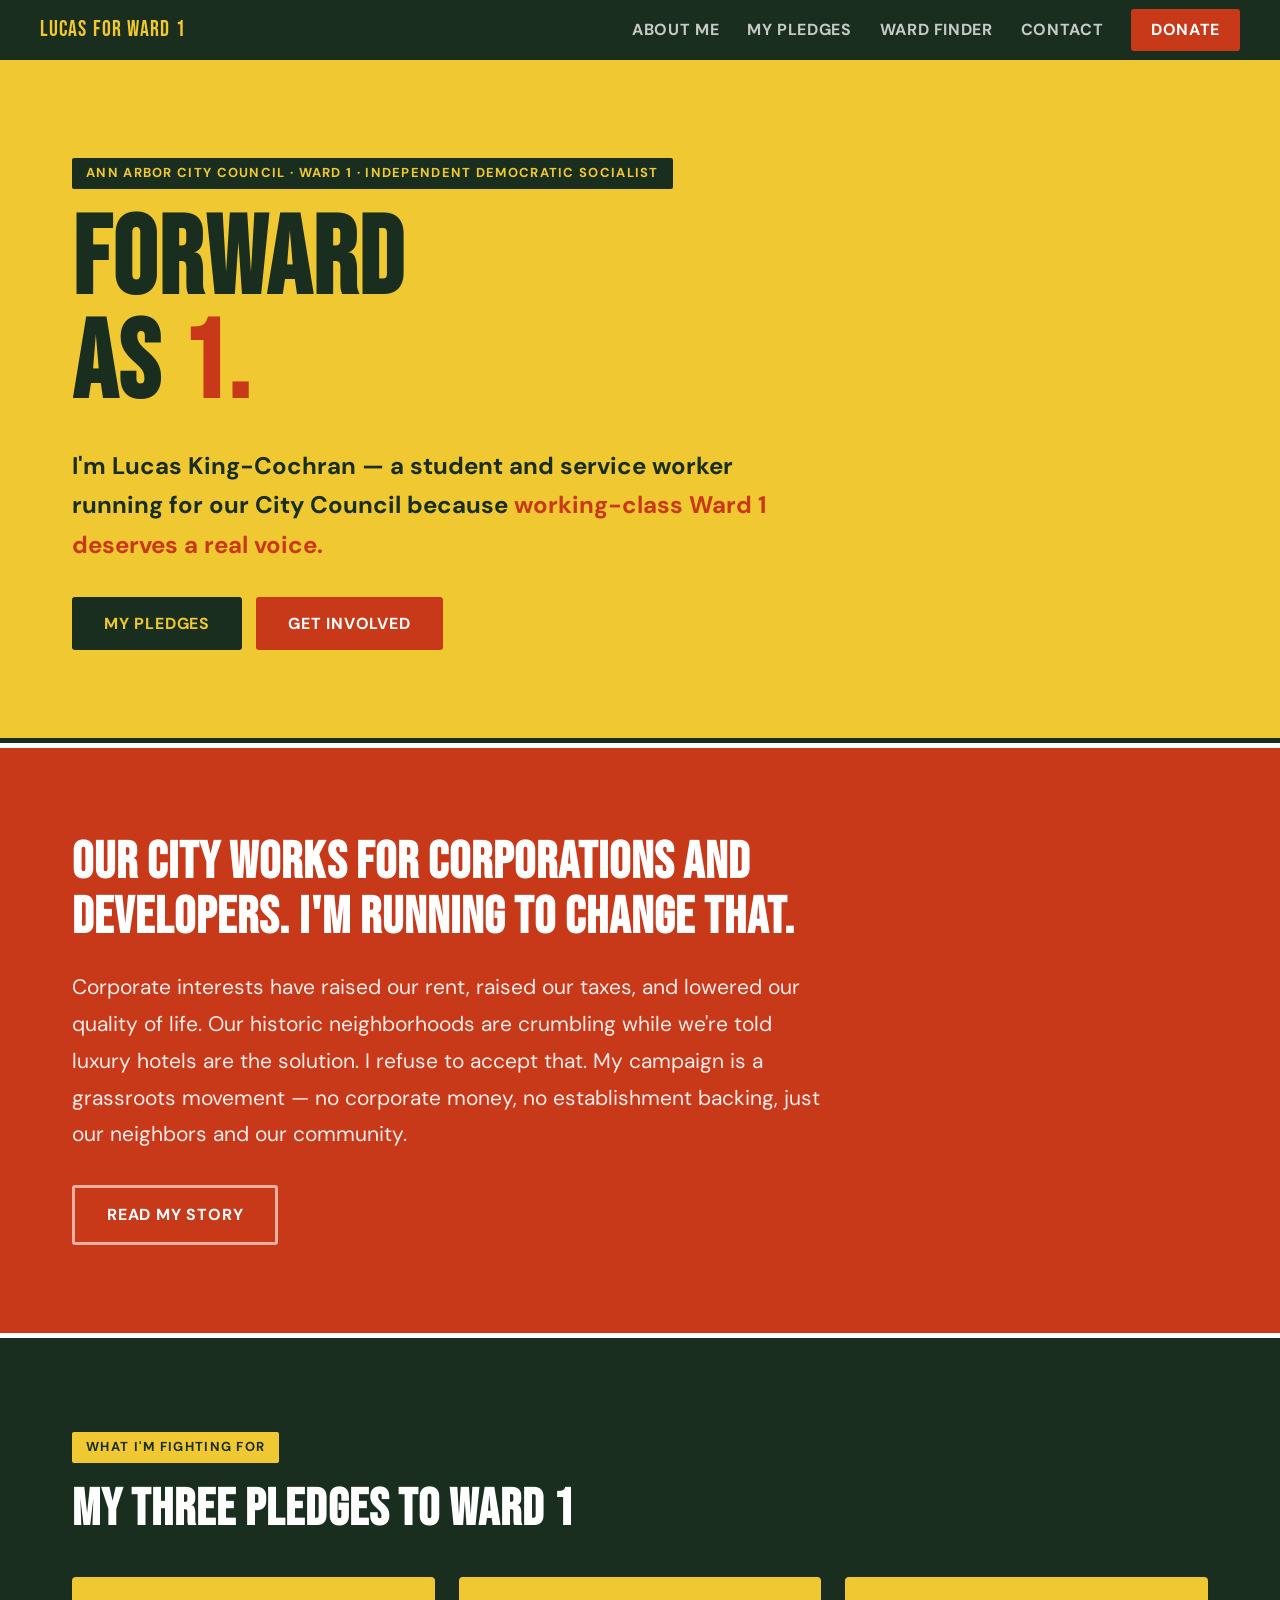
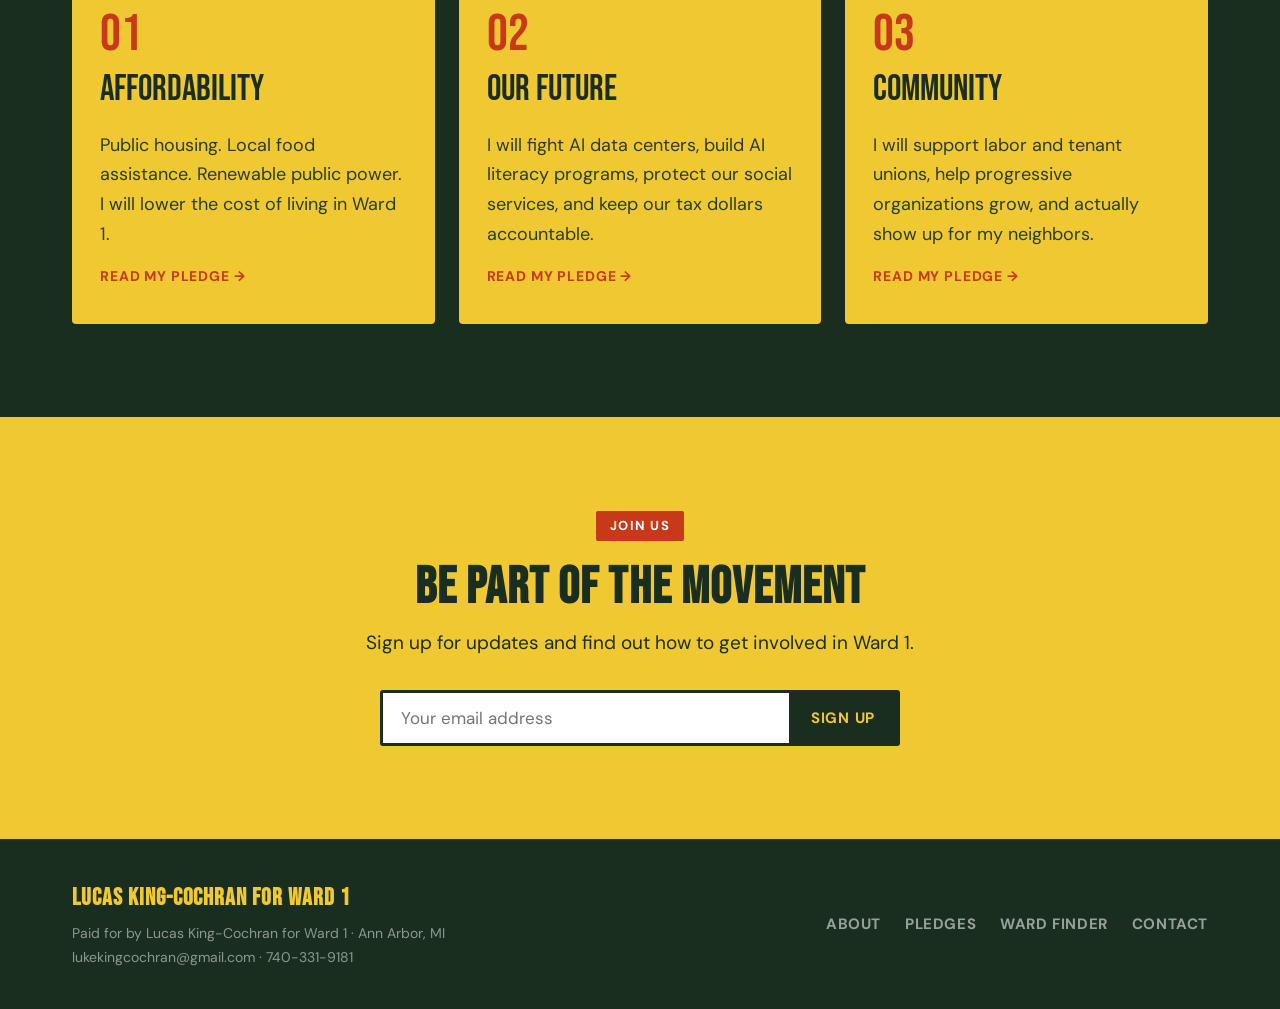
==== index.html @ a0dfccea "Add files via upload" ====
<!DOCTYPE html>
<html lang="en">
<head>
<meta charset="UTF-8">
<meta name="viewport" content="width=device-width, initial-scale=1.0">
<title>Lucas King-Cochran — Forward As 1</title>
<link rel="stylesheet" href="style.css">
</head>
<body>

<nav>
  <a href="index.html" class="nav-logo">Lucas for Ward 1</a>
  <button class="nav-toggle" onclick="document.querySelector('.nav-links').classList.toggle('open')" aria-label="Menu">
    <span></span><span></span><span></span>
  </button>
  <div class="nav-links">
    <a href="about.html">About Me</a>
    <a href="issues.html">My Pledges</a>
    <a href="ward-finder.html">Ward Finder</a>
    <a href="contact.html">Contact</a>
    <a href="contact.html#donate" class="nav-donate">Donate</a>
  </div>
</nav>

<!-- HERO -->
<div class="block block-yellow ruled-bottom">
  <div class="pill green">Ann Arbor City Council · Ward 1 · Independent Democratic Socialist</div>
  <h1 class="big">Forward<br>As <em>1.</em></h1>
  <p class="lead" style="margin-top:28px">I'm Lucas King-Cochran — a student and service worker running for our City Council because <em style="font-style:normal;color:var(--R)">working-class Ward 1 deserves a real voice.</em></p>
  <div class="btns">
    <a href="issues.html" class="btn btn-g">My Pledges</a>
    <a href="contact.html" class="btn btn-r">Get Involved</a>
  </div>
</div>

<!-- STATEMENT -->
<div class="block block-red ruled">
  <h2 class="med" style="color:#fff;max-width:820px;margin-bottom:24px">Our city works for corporations and developers. I'm running to change that.</h2>
  <p class="body-text" style="color:rgba(255,255,255,0.9)">Corporate interests have raised our rent, raised our taxes, and lowered our quality of life. Our historic neighborhoods are crumbling while we're told luxury hotels are the solution. I refuse to accept that. My campaign is a grassroots movement — no corporate money, no establishment backing, just our neighbors and our community.</p>
  <div class="btns">
    <a href="about.html" class="btn btn-outline-w">Read my story</a>
  </div>
</div>

<!-- THREE PLEDGES SUMMARY -->
<div class="block block-green ruled">
  <div class="pill yellow">What I'm fighting for</div>
  <h2 class="med" style="color:#fff;margin-bottom:40px">My three pledges to Ward 1</h2>
  <div style="display:grid;grid-template-columns:repeat(auto-fit,minmax(260px,1fr));gap:24px">
    <div style="background:var(--Y);border-radius:4px;padding:32px 28px">
      <div style="font-family:'Bebas Neue',sans-serif;font-size:52px;color:var(--R);line-height:1">01</div>
      <div style="font-family:'Bebas Neue',sans-serif;font-size:36px;color:var(--G);margin-bottom:12px">Affordability</div>
      <p style="font-size:18px;line-height:1.65;color:#2a3d2e">Public housing. Local food assistance. Renewable public power. I will lower the cost of living in Ward 1.</p>
      <a href="issues.html#affordability" style="display:inline-block;margin-top:16px;font-size:14px;font-weight:700;color:var(--R);text-transform:uppercase;letter-spacing:0.06em;text-decoration:none">Read my pledge →</a>
    </div>
    <div style="background:var(--Y);border-radius:4px;padding:32px 28px">
      <div style="font-family:'Bebas Neue',sans-serif;font-size:52px;color:var(--R);line-height:1">02</div>
      <div style="font-family:'Bebas Neue',sans-serif;font-size:36px;color:var(--G);margin-bottom:12px">Our Future</div>
      <p style="font-size:18px;line-height:1.65;color:#2a3d2e">I will fight AI data centers, build AI literacy programs, protect our social services, and keep our tax dollars accountable.</p>
      <a href="issues.html#future" style="display:inline-block;margin-top:16px;font-size:14px;font-weight:700;color:var(--R);text-transform:uppercase;letter-spacing:0.06em;text-decoration:none">Read my pledge →</a>
    </div>
    <div style="background:var(--Y);border-radius:4px;padding:32px 28px">
      <div style="font-family:'Bebas Neue',sans-serif;font-size:52px;color:var(--R);line-height:1">03</div>
      <div style="font-family:'Bebas Neue',sans-serif;font-size:36px;color:var(--G);margin-bottom:12px">Community</div>
      <p style="font-size:18px;line-height:1.65;color:#2a3d2e">I will support labor and tenant unions, help progressive organizations grow, and actually show up for my neighbors.</p>
      <a href="issues.html#community" style="display:inline-block;margin-top:16px;font-size:14px;font-weight:700;color:var(--R);text-transform:uppercase;letter-spacing:0.06em;text-decoration:none">Read my pledge →</a>
    </div>
  </div>
</div>

<!-- SIGNUP -->
<div class="block block-yellow ruled" style="text-align:center">
  <div class="pill">Join us</div>
  <h2 class="med" style="margin-bottom:12px">Be part of the movement</h2>
  <p style="font-size:19px;margin-bottom:32px;color:var(--G)">Sign up for updates and find out how to get involved in Ward 1.</p>
  <form class="signup-row" style="margin:0 auto" action="https://formspree.io/f/YOUR_FORM_ID" method="POST">
    <input type="email" name="email" placeholder="Your email address" required>
    <button type="submit">Sign Up</button>
  </form>
</div>

<footer>
  <div>
    <strong>Lucas King-Cochran for Ward 1</strong>
    <p>Paid for by Lucas King-Cochran for Ward 1 · Ann Arbor, MI<br>
    <a href="mailto:lukekingcochran@gmail.com">lukekingcochran@gmail.com</a> · <a href="tel:7403319181">740-331-9181</a></p>
  </div>
  <div class="foot-links">
    <a href="about.html">About</a>
    <a href="issues.html">Pledges</a>
    <a href="ward-finder.html">Ward Finder</a>
    <a href="contact.html">Contact</a>
  </div>
</footer>

</body>
</html>
---- style.css ----
@import url('https://fonts.googleapis.com/css2?family=Bebas+Neue&family=DM+Sans:wght@400;700&display=swap');

*,*::before,*::after{box-sizing:border-box;margin:0;padding:0}

:root{
  --G:#1a2e1f;
  --R:#c8391a;
  --Y:#f0c832;
  --W:#ffffff;
  --BIG:clamp(56px,10vw,110px);
  --MED:clamp(32px,5vw,52px);
  --body:clamp(18px,2.5vw,22px);
}

html{scroll-behavior:smooth}
body{font-family:'DM Sans',sans-serif;background:var(--Y);color:var(--G);font-size:var(--body);line-height:1.6;overflow-x:hidden}

/* PAGE TRANSITION */
body{animation:fadeIn 0.35s ease}
@keyframes fadeIn{from{opacity:0;transform:translateY(10px)}to{opacity:1;transform:translateY(0)}}

/* NAV */
nav{background:var(--G);display:flex;align-items:center;justify-content:space-between;padding:0 40px;height:64px;position:sticky;top:0;z-index:100;border-bottom:4px solid var(--Y)}
.nav-logo{color:var(--Y);font-family:'Bebas Neue',sans-serif;font-size:22px;letter-spacing:0.05em;text-decoration:none}
.nav-links{display:flex;align-items:center;gap:28px}
.nav-links a{color:rgba(255,255,255,0.75);font-size:16px;font-weight:700;text-decoration:none;text-transform:uppercase;letter-spacing:0.04em;transition:color 0.15s}
.nav-links a:hover,.nav-links a.active{color:var(--Y)}
.nav-donate{background:var(--R)!important;color:#fff!important;padding:8px 20px;border-radius:3px}
.nav-donate:hover{opacity:0.88}
.nav-icon svg{display:block}
.nav-toggle{display:none;background:none;border:none;cursor:pointer;padding:4px}
.nav-toggle span{display:block;width:26px;height:3px;background:#fff;margin:5px 0;border-radius:2px}

/* SHARED SECTION STYLES */
.block{padding:clamp(48px,8vw,88px) clamp(24px,6vw,72px)}
.block-green{background:var(--G);color:#fff}
.block-red{background:var(--R);color:#fff}
.block-white{background:var(--W);color:var(--G)}
.block-yellow{background:var(--Y);color:var(--G)}

.ruled{border-top:5px solid currentColor}
.ruled-bottom{border-bottom:5px solid var(--G)}

/* BIG HEADLINE */
.big{font-family:'Bebas Neue',sans-serif;font-size:var(--BIG);line-height:0.95;letter-spacing:0.02em}
.big em{color:var(--R);font-style:normal}
.big.on-dark em{color:var(--Y)}
.med{font-family:'Bebas Neue',sans-serif;font-size:var(--MED);line-height:1.05;letter-spacing:0.02em}

/* LABEL PILL */
.pill{display:inline-block;background:var(--R);color:#fff;font-size:13px;font-weight:700;letter-spacing:0.1em;text-transform:uppercase;padding:5px 14px;border-radius:2px;margin-bottom:20px}
.pill.green{background:var(--G);color:var(--Y)}
.pill.yellow{background:var(--Y);color:var(--G)}

/* LEAD TEXT */
.lead{font-size:clamp(18px,2.5vw,24px);line-height:1.65;max-width:720px;font-weight:700}
.body-text{font-size:clamp(17px,2vw,21px);line-height:1.75;max-width:760px}
.body-text+.body-text{margin-top:20px}

/* BUTTONS */
.btn{display:inline-block;font-size:16px;font-weight:700;padding:14px 32px;border-radius:3px;text-decoration:none;text-transform:uppercase;letter-spacing:0.05em;transition:0.15s;border:none;font-family:'DM Sans',sans-serif;cursor:pointer}
.btn-y{background:var(--Y);color:var(--G)}
.btn-y:hover{background:#e0b820}
.btn-r{background:var(--R);color:#fff}
.btn-r:hover{background:#a82e15}
.btn-g{background:var(--G);color:var(--Y)}
.btn-g:hover{background:#0e1c12}
.btn-outline-w{background:transparent;color:#fff;border:3px solid rgba(255,255,255,0.6)}
.btn-outline-w:hover{background:rgba(255,255,255,0.12)}
.btn-outline-g{background:transparent;color:var(--G);border:3px solid var(--G)}
.btn-outline-g:hover{background:var(--G);color:var(--Y)}
.btns{display:flex;gap:14px;flex-wrap:wrap;margin-top:32px}

/* DIVIDER LINE */
.divline{border:none;border-top:4px solid currentColor;margin:0}

/* ISSUE BLOCKS */
.issue-block{padding:clamp(40px,6vw,72px) clamp(24px,6vw,72px);border-bottom:5px solid var(--G)}
.issue-block:last-child{border-bottom:none}
.issue-num{font-family:'Bebas Neue',sans-serif;font-size:80px;line-height:1;color:rgba(0,0,0,0.08);margin-bottom:-16px}
.issue-title{font-family:'Bebas Neue',sans-serif;font-size:clamp(40px,6vw,72px);line-height:1;margin-bottom:20px}
.issue-sub{display:flex;flex-direction:column;gap:24px}
.pledge{border-left:5px solid var(--R);padding:16px 24px;background:rgba(200,57,26,0.07);border-radius:0 4px 4px 0}
.pledge strong{display:block;font-size:15px;font-weight:700;letter-spacing:0.08em;text-transform:uppercase;color:var(--R);margin-bottom:6px}
.pledge p{font-size:clamp(17px,2vw,20px);line-height:1.65;color:var(--G)}
.pledge.on-dark{background:rgba(255,255,255,0.1);border-left-color:var(--Y)}
.pledge.on-dark strong{color:var(--Y)}
.pledge.on-dark p{color:rgba(255,255,255,0.9)}

/* CONTACT */
.contact-grid{display:grid;grid-template-columns:1fr 1fr;gap:clamp(32px,6vw,80px);align-items:start}
.form-group{display:flex;flex-direction:column;gap:8px;margin-bottom:16px}
.form-group label{font-size:15px;font-weight:700;color:var(--G);text-transform:uppercase;letter-spacing:0.06em}
.form-group input,.form-group textarea{padding:13px 16px;border:3px solid var(--G);border-radius:3px;font-size:17px;font-family:'DM Sans',sans-serif;color:var(--G);background:#fff;outline:none;transition:border-color 0.15s}
.form-group input:focus,.form-group textarea:focus{border-color:var(--R)}
.form-group textarea{resize:vertical;min-height:150px}
.form-row{display:grid;grid-template-columns:1fr 1fr;gap:16px}
.form-check{display:flex;align-items:center;gap:12px;font-size:17px;color:#333}
.form-check input{width:20px;height:20px;accent-color:var(--G)}
.contact-info{display:flex;flex-direction:column;gap:24px}
.contact-card{background:var(--G);color:#fff;padding:28px 32px;border-radius:4px}
.contact-card h3{font-family:'Bebas Neue',sans-serif;font-size:32px;color:var(--Y);margin-bottom:8px;letter-spacing:0.04em}
.contact-card a{font-size:20px;font-weight:700;color:#fff;text-decoration:none;display:block}
.contact-card a:hover{color:var(--Y)}
.contact-card p{font-size:16px;color:rgba(255,255,255,0.65);margin-top:8px;line-height:1.6}
.contact-card.red-card{background:var(--R)}
.contact-card.red-card h3{color:#fff}

/* WARD FINDER */
.map-wrap{border:5px solid var(--G);border-radius:6px;overflow:hidden;margin-top:40px}
.map-wrap iframe{display:block;width:100%;height:680px;border:none}

/* PHOTO BOX */
.photo-box{background:var(--G);border:4px dashed rgba(255,255,255,0.2);border-radius:6px;padding:60px 32px;display:flex;flex-direction:column;align-items:center;gap:16px;text-align:center;margin-bottom:40px}
.photo-box svg{width:64px;height:64px;fill:rgba(255,255,255,0.25)}
.photo-box p{font-size:14px;color:rgba(255,255,255,0.35);text-transform:uppercase;letter-spacing:0.1em}

/* SIGNUP */
.signup-row{display:flex;max-width:520px;border:3px solid var(--G);border-radius:3px;overflow:hidden}
.signup-row input{flex:1;padding:14px 18px;font-size:17px;font-family:'DM Sans',sans-serif;border:none;outline:none;background:#fff;color:var(--G)}
.signup-row button{background:var(--G);color:var(--Y);font-size:15px;font-weight:700;padding:14px 22px;border:none;font-family:'DM Sans',sans-serif;text-transform:uppercase;letter-spacing:0.05em;cursor:pointer;white-space:nowrap}
.signup-row button:hover{background:#0e1c12}

/* FOOTER */
footer{background:var(--G);border-top:5px solid var(--Y);padding:40px clamp(24px,6vw,72px);display:flex;align-items:center;justify-content:space-between;gap:24px;flex-wrap:wrap}
footer strong{display:block;color:var(--Y);font-family:'Bebas Neue',sans-serif;font-size:24px;letter-spacing:0.04em;margin-bottom:4px}
footer p,footer a{color:rgba(255,255,255,0.5);font-size:14px;text-decoration:none;line-height:1.7}
.foot-links{display:flex;gap:24px;flex-wrap:wrap}
.foot-links a{color:rgba(255,255,255,0.55);font-size:15px;font-weight:700;text-decoration:none;text-transform:uppercase;letter-spacing:0.04em}
.foot-links a:hover{color:var(--Y)}

/* RESPONSIVE */
@media(max-width:840px){
  nav{padding:0 20px}
  .nav-links{display:none;flex-direction:column;position:absolute;top:64px;left:0;right:0;background:var(--G);padding:20px;gap:16px;border-bottom:4px solid var(--Y);z-index:99}
  .nav-links.open{display:flex}
  .nav-toggle{display:block}
  .contact-grid,.form-row{grid-template-columns:1fr}
  footer{flex-direction:column;align-items:flex-start}
  .issue-num{font-size:56px}
}
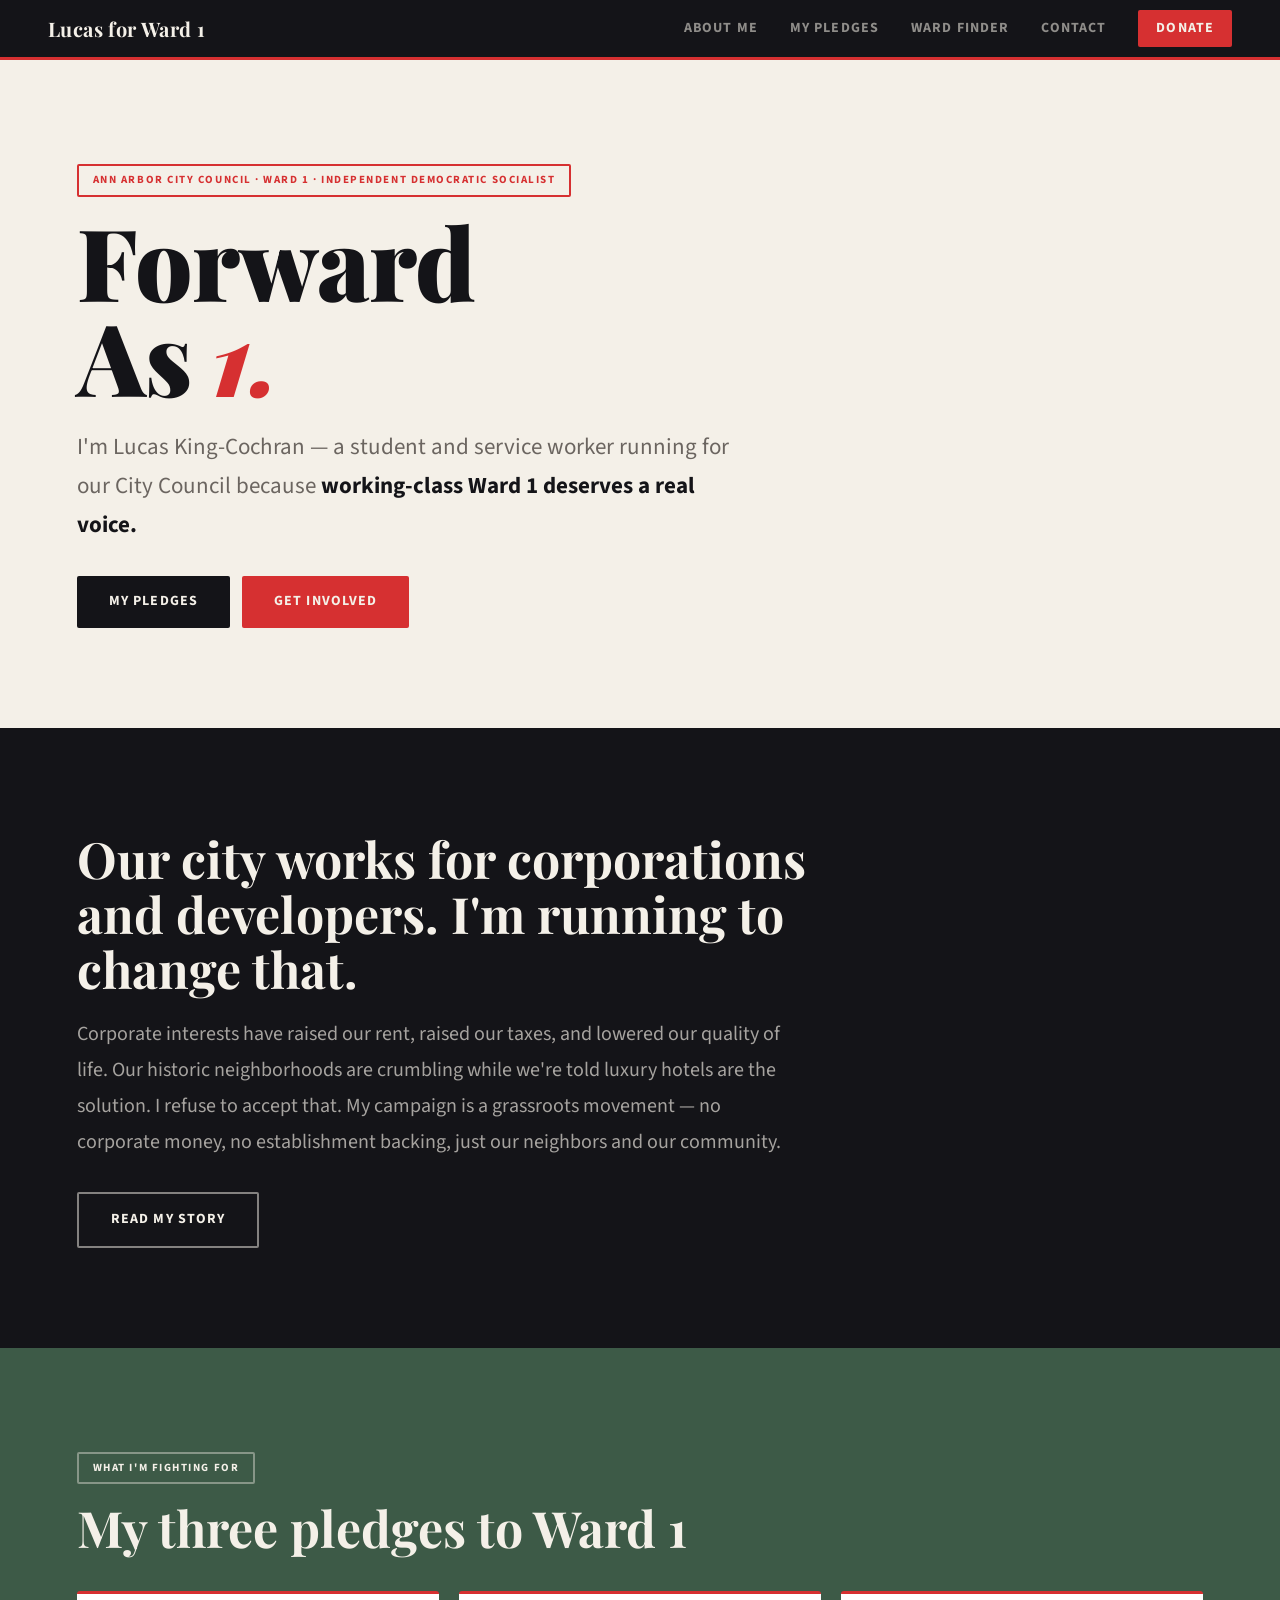
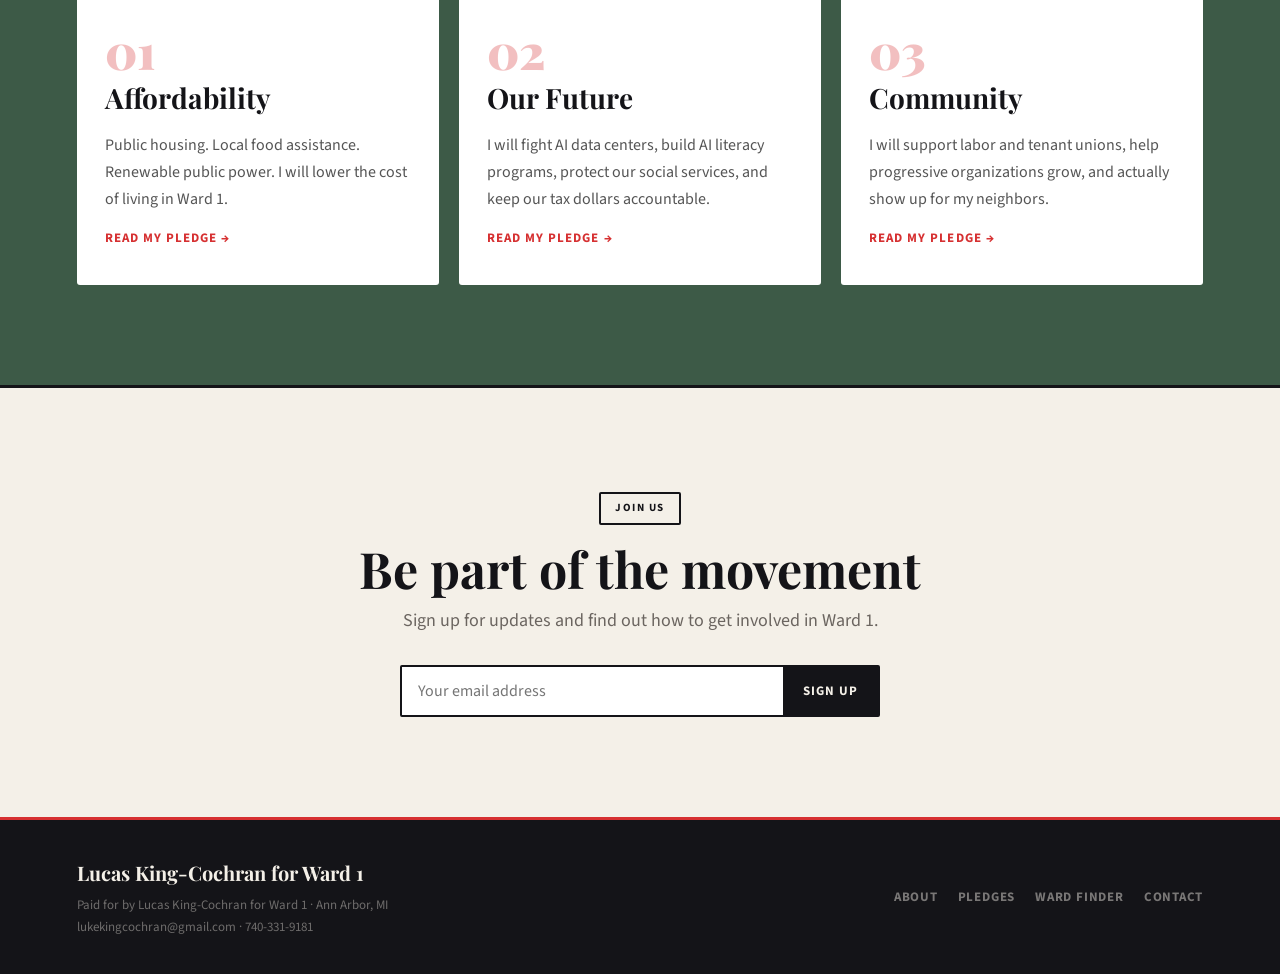
==== commit 5cd36ccb: "Add files via upload" ====
--- a/index.html
+++ b/index.html
@@ -23,56 +23,56 @@
 </nav>
 
 <!-- HERO -->
-<div class="block block-yellow ruled-bottom">
-  <div class="pill green">Ann Arbor City Council · Ward 1 · Independent Democratic Socialist</div>
+<div class="block block-cream ruled-bottom">
+  <div class="pill red">Ann Arbor City Council · Ward 1 · Independent Democratic Socialist</div>
   <h1 class="big">Forward<br>As <em>1.</em></h1>
-  <p class="lead" style="margin-top:28px">I'm Lucas King-Cochran — a student and service worker running for our City Council because <em style="font-style:normal;color:var(--R)">working-class Ward 1 deserves a real voice.</em></p>
+  <p class="lead" style="margin-top:24px">I'm Lucas King-Cochran — a student and service worker running for our City Council because <strong style="color:var(--ink)">working-class Ward 1 deserves a real voice.</strong></p>
   <div class="btns">
-    <a href="issues.html" class="btn btn-g">My Pledges</a>
-    <a href="contact.html" class="btn btn-r">Get Involved</a>
+    <a href="issues.html" class="btn btn-ink">My Pledges</a>
+    <a href="contact.html" class="btn btn-red">Get Involved</a>
   </div>
 </div>
 
 <!-- STATEMENT -->
-<div class="block block-red ruled">
-  <h2 class="med" style="color:#fff;max-width:820px;margin-bottom:24px">Our city works for corporations and developers. I'm running to change that.</h2>
-  <p class="body-text" style="color:rgba(255,255,255,0.9)">Corporate interests have raised our rent, raised our taxes, and lowered our quality of life. Our historic neighborhoods are crumbling while we're told luxury hotels are the solution. I refuse to accept that. My campaign is a grassroots movement — no corporate money, no establishment backing, just our neighbors and our community.</p>
+<div class="block block-ink">
+  <h2 class="med" style="color:var(--cream);max-width:780px;margin-bottom:20px">Our city works for corporations and developers. I'm running to change that.</h2>
+  <p style="font-size:clamp(17px,1.8vw,20px);line-height:1.8;max-width:720px;color:rgba(244,240,232,.65)">Corporate interests have raised our rent, raised our taxes, and lowered our quality of life. Our historic neighborhoods are crumbling while we're told luxury hotels are the solution. I refuse to accept that. My campaign is a grassroots movement — no corporate money, no establishment backing, just our neighbors and our community.</p>
   <div class="btns">
-    <a href="about.html" class="btn btn-outline-w">Read my story</a>
+    <a href="about.html" class="btn btn-outline-light">Read my story</a>
   </div>
 </div>
 
-<!-- THREE PLEDGES SUMMARY -->
-<div class="block block-green ruled">
-  <div class="pill yellow">What I'm fighting for</div>
-  <h2 class="med" style="color:#fff;margin-bottom:40px">My three pledges to Ward 1</h2>
-  <div style="display:grid;grid-template-columns:repeat(auto-fit,minmax(260px,1fr));gap:24px">
-    <div style="background:var(--Y);border-radius:4px;padding:32px 28px">
-      <div style="font-family:'Bebas Neue',sans-serif;font-size:52px;color:var(--R);line-height:1">01</div>
-      <div style="font-family:'Bebas Neue',sans-serif;font-size:36px;color:var(--G);margin-bottom:12px">Affordability</div>
-      <p style="font-size:18px;line-height:1.65;color:#2a3d2e">Public housing. Local food assistance. Renewable public power. I will lower the cost of living in Ward 1.</p>
-      <a href="issues.html#affordability" style="display:inline-block;margin-top:16px;font-size:14px;font-weight:700;color:var(--R);text-transform:uppercase;letter-spacing:0.06em;text-decoration:none">Read my pledge →</a>
+<!-- THREE PLEDGES -->
+<div class="block block-sage">
+  <div class="pill cream">What I'm fighting for</div>
+  <h2 class="med" style="color:var(--cream);margin-bottom:36px">My three pledges to Ward 1</h2>
+  <div class="pledge-cards">
+    <div class="pledge-card">
+      <div class="num">01</div>
+      <div class="card-title">Affordability</div>
+      <p>Public housing. Local food assistance. Renewable public power. I will lower the cost of living in Ward 1.</p>
+      <a href="issues.html#affordability">Read my pledge →</a>
     </div>
-    <div style="background:var(--Y);border-radius:4px;padding:32px 28px">
-      <div style="font-family:'Bebas Neue',sans-serif;font-size:52px;color:var(--R);line-height:1">02</div>
-      <div style="font-family:'Bebas Neue',sans-serif;font-size:36px;color:var(--G);margin-bottom:12px">Our Future</div>
-      <p style="font-size:18px;line-height:1.65;color:#2a3d2e">I will fight AI data centers, build AI literacy programs, protect our social services, and keep our tax dollars accountable.</p>
-      <a href="issues.html#future" style="display:inline-block;margin-top:16px;font-size:14px;font-weight:700;color:var(--R);text-transform:uppercase;letter-spacing:0.06em;text-decoration:none">Read my pledge →</a>
+    <div class="pledge-card">
+      <div class="num">02</div>
+      <div class="card-title">Our Future</div>
+      <p>I will fight AI data centers, build AI literacy programs, protect our social services, and keep our tax dollars accountable.</p>
+      <a href="issues.html#future">Read my pledge →</a>
     </div>
-    <div style="background:var(--Y);border-radius:4px;padding:32px 28px">
-      <div style="font-family:'Bebas Neue',sans-serif;font-size:52px;color:var(--R);line-height:1">03</div>
-      <div style="font-family:'Bebas Neue',sans-serif;font-size:36px;color:var(--G);margin-bottom:12px">Community</div>
-      <p style="font-size:18px;line-height:1.65;color:#2a3d2e">I will support labor and tenant unions, help progressive organizations grow, and actually show up for my neighbors.</p>
-      <a href="issues.html#community" style="display:inline-block;margin-top:16px;font-size:14px;font-weight:700;color:var(--R);text-transform:uppercase;letter-spacing:0.06em;text-decoration:none">Read my pledge →</a>
+    <div class="pledge-card">
+      <div class="num">03</div>
+      <div class="card-title">Community</div>
+      <p>I will support labor and tenant unions, help progressive organizations grow, and actually show up for my neighbors.</p>
+      <a href="issues.html#community">Read my pledge →</a>
     </div>
   </div>
 </div>
 
 <!-- SIGNUP -->
-<div class="block block-yellow ruled" style="text-align:center">
-  <div class="pill">Join us</div>
-  <h2 class="med" style="margin-bottom:12px">Be part of the movement</h2>
-  <p style="font-size:19px;margin-bottom:32px;color:var(--G)">Sign up for updates and find out how to get involved in Ward 1.</p>
+<div class="block block-cream ruled" style="text-align:center">
+  <div class="pill ink">Join us</div>
+  <h2 class="med" style="margin-bottom:10px">Be part of the movement</h2>
+  <p style="font-size:18px;margin-bottom:28px;color:var(--warm-gray)">Sign up for updates and find out how to get involved in Ward 1.</p>
   <form class="signup-row" style="margin:0 auto" action="https://formspree.io/f/YOUR_FORM_ID" method="POST">
     <input type="email" name="email" placeholder="Your email address" required>
     <button type="submit">Sign Up</button>
--- a/style.css
+++ b/style.css
@@ -1,141 +1,151 @@
-@import url('https://fonts.googleapis.com/css2?family=Bebas+Neue&family=DM+Sans:wght@400;700&display=swap');
+@import url('https://fonts.googleapis.com/css2?family=Playfair+Display:ital,wght@0,400;0,700;0,900;1,400;1,700&family=Source+Sans+3:wght@400;600;700&display=swap');
 
 *,*::before,*::after{box-sizing:border-box;margin:0;padding:0}
 
 :root{
-  --G:#1a2e1f;
-  --R:#c8391a;
-  --Y:#f0c832;
-  --W:#ffffff;
-  --BIG:clamp(56px,10vw,110px);
-  --MED:clamp(32px,5vw,52px);
-  --body:clamp(18px,2.5vw,22px);
+  --ink:#141418;
+  --cream:#f4f0e8;
+  --red:#d63031;
+  --red-dark:#b52526;
+  --sage:#3d5a47;
+  --sage-light:#4a6b55;
+  --warm-gray:#6b6560;
+  --light-gray:#e8e4de;
+  --BIG:clamp(52px,9vw,100px);
+  --MED:clamp(30px,5vw,50px);
+  --body:clamp(17px,2vw,20px);
 }
 
 html{scroll-behavior:smooth}
-body{font-family:'DM Sans',sans-serif;background:var(--Y);color:var(--G);font-size:var(--body);line-height:1.6;overflow-x:hidden}
+body{font-family:'Source Sans 3',sans-serif;background:var(--cream);color:var(--ink);font-size:var(--body);line-height:1.7;overflow-x:hidden}
 
-/* PAGE TRANSITION */
-body{animation:fadeIn 0.35s ease}
-@keyframes fadeIn{from{opacity:0;transform:translateY(10px)}to{opacity:1;transform:translateY(0)}}
+body{animation:fadeIn .4s ease}
+@keyframes fadeIn{from{opacity:0;transform:translateY(8px)}to{opacity:1;transform:translateY(0)}}
 
-/* NAV */
-nav{background:var(--G);display:flex;align-items:center;justify-content:space-between;padding:0 40px;height:64px;position:sticky;top:0;z-index:100;border-bottom:4px solid var(--Y)}
-.nav-logo{color:var(--Y);font-family:'Bebas Neue',sans-serif;font-size:22px;letter-spacing:0.05em;text-decoration:none}
-.nav-links{display:flex;align-items:center;gap:28px}
-.nav-links a{color:rgba(255,255,255,0.75);font-size:16px;font-weight:700;text-decoration:none;text-transform:uppercase;letter-spacing:0.04em;transition:color 0.15s}
-.nav-links a:hover,.nav-links a.active{color:var(--Y)}
-.nav-donate{background:var(--R)!important;color:#fff!important;padding:8px 20px;border-radius:3px}
-.nav-donate:hover{opacity:0.88}
-.nav-icon svg{display:block}
+/* ── NAV ── */
+nav{background:var(--ink);display:flex;align-items:center;justify-content:space-between;padding:0 clamp(20px,4vw,48px);height:60px;position:sticky;top:0;z-index:100;border-bottom:3px solid var(--red)}
+.nav-logo{color:var(--cream);font-family:'Playfair Display',serif;font-size:20px;font-weight:700;letter-spacing:.02em;text-decoration:none}
+.nav-links{display:flex;align-items:center;gap:clamp(16px,2.5vw,32px)}
+.nav-links a{color:rgba(244,240,232,.55);font-size:14px;font-weight:700;text-decoration:none;text-transform:uppercase;letter-spacing:.08em;transition:color .2s}
+.nav-links a:hover,.nav-links a.active{color:var(--cream)}
+.nav-donate{background:var(--red)!important;color:var(--cream)!important;padding:7px 18px;border-radius:2px;transition:background .2s!important}
+.nav-donate:hover{background:var(--red-dark)!important}
 .nav-toggle{display:none;background:none;border:none;cursor:pointer;padding:4px}
-.nav-toggle span{display:block;width:26px;height:3px;background:#fff;margin:5px 0;border-radius:2px}
+.nav-toggle span{display:block;width:24px;height:2px;background:var(--cream);margin:5px 0;border-radius:1px;transition:.2s}
 
-/* SHARED SECTION STYLES */
-.block{padding:clamp(48px,8vw,88px) clamp(24px,6vw,72px)}
-.block-green{background:var(--G);color:#fff}
-.block-red{background:var(--R);color:#fff}
-.block-white{background:var(--W);color:var(--G)}
-.block-yellow{background:var(--Y);color:var(--G)}
+/* ── BLOCKS ── */
+.block{padding:clamp(56px,9vw,100px) clamp(24px,6vw,80px)}
+.block-ink{background:var(--ink);color:var(--cream)}
+.block-red{background:var(--red);color:var(--cream)}
+.block-cream{background:var(--cream);color:var(--ink)}
+.block-white{background:#fff;color:var(--ink)}
+.block-sage{background:var(--sage);color:var(--cream)}
 
-.ruled{border-top:5px solid currentColor}
-.ruled-bottom{border-bottom:5px solid var(--G)}
+.ruled{border-top:3px solid var(--ink)}
+.ruled-bottom{border-bottom:3px solid var(--ink)}
 
-/* BIG HEADLINE */
-.big{font-family:'Bebas Neue',sans-serif;font-size:var(--BIG);line-height:0.95;letter-spacing:0.02em}
-.big em{color:var(--R);font-style:normal}
-.big.on-dark em{color:var(--Y)}
-.med{font-family:'Bebas Neue',sans-serif;font-size:var(--MED);line-height:1.05;letter-spacing:0.02em}
+/* ── TYPOGRAPHY ── */
+.big{font-family:'Playfair Display',serif;font-size:var(--BIG);line-height:.95;letter-spacing:-.01em;font-weight:900}
+.big em{color:var(--red);font-style:italic}
+.med{font-family:'Playfair Display',serif;font-size:var(--MED);line-height:1.1;font-weight:700}
+.lead{font-size:clamp(18px,2.5vw,23px);line-height:1.7;max-width:680px;font-weight:400;color:var(--warm-gray)}
+.body-text{font-size:clamp(17px,1.8vw,20px);line-height:1.8;max-width:720px;color:#444}
+.body-text+.body-text{margin-top:16px}
 
-/* LABEL PILL */
-.pill{display:inline-block;background:var(--R);color:#fff;font-size:13px;font-weight:700;letter-spacing:0.1em;text-transform:uppercase;padding:5px 14px;border-radius:2px;margin-bottom:20px}
-.pill.green{background:var(--G);color:var(--Y)}
-.pill.yellow{background:var(--Y);color:var(--G)}
+/* ── PILL ── */
+.pill{display:inline-block;font-size:11px;font-weight:700;letter-spacing:.14em;text-transform:uppercase;padding:5px 14px;border-radius:2px;margin-bottom:16px;border:2px solid currentColor}
+.pill.red{color:var(--red);border-color:var(--red)}
+.pill.ink{color:var(--ink);border-color:var(--ink)}
+.pill.cream{color:var(--cream);border-color:rgba(244,240,232,.4)}
 
-/* LEAD TEXT */
-.lead{font-size:clamp(18px,2.5vw,24px);line-height:1.65;max-width:720px;font-weight:700}
-.body-text{font-size:clamp(17px,2vw,21px);line-height:1.75;max-width:760px}
-.body-text+.body-text{margin-top:20px}
+/* ── BUTTONS ── */
+.btn{display:inline-block;font-size:14px;font-weight:700;padding:14px 32px;border-radius:2px;text-decoration:none;text-transform:uppercase;letter-spacing:.08em;transition:.2s;border:none;font-family:'Source Sans 3',sans-serif;cursor:pointer}
+.btn-red{background:var(--red);color:var(--cream)}
+.btn-red:hover{background:var(--red-dark)}
+.btn-ink{background:var(--ink);color:var(--cream)}
+.btn-ink:hover{background:#2a2a30}
+.btn-sage{background:var(--sage);color:var(--cream)}
+.btn-sage:hover{background:var(--sage-light)}
+.btn-outline{background:transparent;border:2px solid var(--ink);color:var(--ink)}
+.btn-outline:hover{background:var(--ink);color:var(--cream)}
+.btn-outline-light{background:transparent;border:2px solid rgba(244,240,232,.5);color:var(--cream)}
+.btn-outline-light:hover{background:rgba(244,240,232,.1)}
+.btns{display:flex;gap:12px;flex-wrap:wrap;margin-top:32px}
 
-/* BUTTONS */
-.btn{display:inline-block;font-size:16px;font-weight:700;padding:14px 32px;border-radius:3px;text-decoration:none;text-transform:uppercase;letter-spacing:0.05em;transition:0.15s;border:none;font-family:'DM Sans',sans-serif;cursor:pointer}
-.btn-y{background:var(--Y);color:var(--G)}
-.btn-y:hover{background:#e0b820}
-.btn-r{background:var(--R);color:#fff}
-.btn-r:hover{background:#a82e15}
-.btn-g{background:var(--G);color:var(--Y)}
-.btn-g:hover{background:#0e1c12}
-.btn-outline-w{background:transparent;color:#fff;border:3px solid rgba(255,255,255,0.6)}
-.btn-outline-w:hover{background:rgba(255,255,255,0.12)}
-.btn-outline-g{background:transparent;color:var(--G);border:3px solid var(--G)}
-.btn-outline-g:hover{background:var(--G);color:var(--Y)}
-.btns{display:flex;gap:14px;flex-wrap:wrap;margin-top:32px}
+/* ── ISSUE BLOCKS ── */
+.issue-num{font-family:'Playfair Display',serif;font-size:72px;line-height:1;color:rgba(0,0,0,.06);font-weight:900;margin-bottom:-10px}
+.issue-title{font-family:'Playfair Display',serif;font-size:clamp(36px,6vw,64px);line-height:1;margin-bottom:20px;font-weight:900}
+.issue-sub{display:flex;flex-direction:column;gap:20px}
+.pledge{border-left:3px solid var(--red);padding:16px 24px;background:rgba(214,48,49,.04);border-radius:0 3px 3px 0}
+.pledge strong{display:block;font-size:13px;font-weight:700;letter-spacing:.1em;text-transform:uppercase;color:var(--red);margin-bottom:6px}
+.pledge p{font-size:clamp(16px,1.8vw,19px);line-height:1.7;color:#444}
+.pledge.on-dark{background:rgba(244,240,232,.08);border-left-color:var(--cream)}
+.pledge.on-dark strong{color:var(--cream);opacity:.7}
+.pledge.on-dark p{color:rgba(244,240,232,.85)}
 
-/* DIVIDER LINE */
-.divline{border:none;border-top:4px solid currentColor;margin:0}
+/* ── CONTACT ── */
+.contact-grid{display:grid;grid-template-columns:1fr 1fr;gap:clamp(32px,6vw,72px);align-items:start}
+.form-group{display:flex;flex-direction:column;gap:6px;margin-bottom:16px}
+.form-group label{font-size:12px;font-weight:700;color:var(--warm-gray);text-transform:uppercase;letter-spacing:.1em}
+.form-group input,.form-group textarea{padding:12px 16px;border:2px solid var(--light-gray);border-radius:2px;font-size:16px;font-family:'Source Sans 3',sans-serif;color:var(--ink);background:#fff;outline:none;transition:border-color .2s}
+.form-group input:focus,.form-group textarea:focus{border-color:var(--ink)}
+.form-group textarea{resize:vertical;min-height:140px}
+.form-row{display:grid;grid-template-columns:1fr 1fr;gap:16px}
+.form-check{display:flex;align-items:center;gap:10px;font-size:15px;color:#555}
+.form-check input{width:18px;height:18px;accent-color:var(--ink)}
+.contact-info{display:flex;flex-direction:column;gap:20px}
+.contact-card{background:var(--ink);color:var(--cream);padding:28px 32px;border-radius:3px}
+.contact-card h3{font-family:'Playfair Display',serif;font-size:26px;color:var(--cream);margin-bottom:6px;font-weight:700}
+.contact-card a{font-size:18px;font-weight:600;color:var(--cream);text-decoration:none;display:block;opacity:.85}
+.contact-card a:hover{opacity:1}
+.contact-card p{font-size:15px;color:rgba(244,240,232,.5);margin-top:8px;line-height:1.6}
+.contact-card.red-card{background:var(--red)}
+.contact-card.sage-card{background:var(--sage)}
 
-/* ISSUE BLOCKS */
-.issue-block{padding:clamp(40px,6vw,72px) clamp(24px,6vw,72px);border-bottom:5px solid var(--G)}
-.issue-block:last-child{border-bottom:none}
-.issue-num{font-family:'Bebas Neue',sans-serif;font-size:80px;line-height:1;color:rgba(0,0,0,0.08);margin-bottom:-16px}
-.issue-title{font-family:'Bebas Neue',sans-serif;font-size:clamp(40px,6vw,72px);line-height:1;margin-bottom:20px}
-.issue-sub{display:flex;flex-direction:column;gap:24px}
-.pledge{border-left:5px solid var(--R);padding:16px 24px;background:rgba(200,57,26,0.07);border-radius:0 4px 4px 0}
-.pledge strong{display:block;font-size:15px;font-weight:700;letter-spacing:0.08em;text-transform:uppercase;color:var(--R);margin-bottom:6px}
-.pledge p{font-size:clamp(17px,2vw,20px);line-height:1.65;color:var(--G)}
-.pledge.on-dark{background:rgba(255,255,255,0.1);border-left-color:var(--Y)}
-.pledge.on-dark strong{color:var(--Y)}
-.pledge.on-dark p{color:rgba(255,255,255,0.9)}
-
-/* CONTACT */
-.contact-grid{display:grid;grid-template-columns:1fr 1fr;gap:clamp(32px,6vw,80px);align-items:start}
-.form-group{display:flex;flex-direction:column;gap:8px;margin-bottom:16px}
-.form-group label{font-size:15px;font-weight:700;color:var(--G);text-transform:uppercase;letter-spacing:0.06em}
-.form-group input,.form-group textarea{padding:13px 16px;border:3px solid var(--G);border-radius:3px;font-size:17px;font-family:'DM Sans',sans-serif;color:var(--G);background:#fff;outline:none;transition:border-color 0.15s}
-.form-group input:focus,.form-group textarea:focus{border-color:var(--R)}
-.form-group textarea{resize:vertical;min-height:150px}
-.form-row{display:grid;grid-template-columns:1fr 1fr;gap:16px}
-.form-check{display:flex;align-items:center;gap:12px;font-size:17px;color:#333}
-.form-check input{width:20px;height:20px;accent-color:var(--G)}
-.contact-info{display:flex;flex-direction:column;gap:24px}
-.contact-card{background:var(--G);color:#fff;padding:28px 32px;border-radius:4px}
-.contact-card h3{font-family:'Bebas Neue',sans-serif;font-size:32px;color:var(--Y);margin-bottom:8px;letter-spacing:0.04em}
-.contact-card a{font-size:20px;font-weight:700;color:#fff;text-decoration:none;display:block}
-.contact-card a:hover{color:var(--Y)}
-.contact-card p{font-size:16px;color:rgba(255,255,255,0.65);margin-top:8px;line-height:1.6}
-.contact-card.red-card{background:var(--R)}
-.contact-card.red-card h3{color:#fff}
-
-/* WARD FINDER */
-.map-wrap{border:5px solid var(--G);border-radius:6px;overflow:hidden;margin-top:40px}
+/* ── WARD FINDER ── */
+.map-wrap{border:3px solid var(--ink);border-radius:4px;overflow:hidden;margin-top:40px}
 .map-wrap iframe{display:block;width:100%;height:680px;border:none}
 
-/* PHOTO BOX */
-.photo-box{background:var(--G);border:4px dashed rgba(255,255,255,0.2);border-radius:6px;padding:60px 32px;display:flex;flex-direction:column;align-items:center;gap:16px;text-align:center;margin-bottom:40px}
-.photo-box svg{width:64px;height:64px;fill:rgba(255,255,255,0.25)}
-.photo-box p{font-size:14px;color:rgba(255,255,255,0.35);text-transform:uppercase;letter-spacing:0.1em}
+/* ── PHOTO BOX ── */
+.photo-box{background:var(--ink);border:2px dashed rgba(244,240,232,.15);border-radius:4px;padding:56px 32px;display:flex;flex-direction:column;align-items:center;gap:12px;text-align:center;margin-bottom:40px}
+.photo-box svg{width:56px;height:56px;fill:rgba(244,240,232,.2)}
+.photo-box p{font-size:12px;color:rgba(244,240,232,.3);text-transform:uppercase;letter-spacing:.12em}
 
-/* SIGNUP */
-.signup-row{display:flex;max-width:520px;border:3px solid var(--G);border-radius:3px;overflow:hidden}
-.signup-row input{flex:1;padding:14px 18px;font-size:17px;font-family:'DM Sans',sans-serif;border:none;outline:none;background:#fff;color:var(--G)}
-.signup-row button{background:var(--G);color:var(--Y);font-size:15px;font-weight:700;padding:14px 22px;border:none;font-family:'DM Sans',sans-serif;text-transform:uppercase;letter-spacing:0.05em;cursor:pointer;white-space:nowrap}
-.signup-row button:hover{background:#0e1c12}
+/* ── SIGNUP ── */
+.signup-row{display:flex;max-width:480px;border:2px solid var(--ink);border-radius:2px;overflow:hidden}
+.signup-row input{flex:1;padding:13px 16px;font-size:16px;font-family:'Source Sans 3',sans-serif;border:none;outline:none;background:#fff;color:var(--ink)}
+.signup-row button{background:var(--ink);color:var(--cream);font-size:13px;font-weight:700;padding:13px 20px;border:none;font-family:'Source Sans 3',sans-serif;text-transform:uppercase;letter-spacing:.08em;cursor:pointer;white-space:nowrap;transition:background .2s}
+.signup-row button:hover{background:#2a2a30}
 
-/* FOOTER */
-footer{background:var(--G);border-top:5px solid var(--Y);padding:40px clamp(24px,6vw,72px);display:flex;align-items:center;justify-content:space-between;gap:24px;flex-wrap:wrap}
-footer strong{display:block;color:var(--Y);font-family:'Bebas Neue',sans-serif;font-size:24px;letter-spacing:0.04em;margin-bottom:4px}
-footer p,footer a{color:rgba(255,255,255,0.5);font-size:14px;text-decoration:none;line-height:1.7}
-.foot-links{display:flex;gap:24px;flex-wrap:wrap}
-.foot-links a{color:rgba(255,255,255,0.55);font-size:15px;font-weight:700;text-decoration:none;text-transform:uppercase;letter-spacing:0.04em}
-.foot-links a:hover{color:var(--Y)}
+/* ── COMMITMENT GRID ── */
+.commit-grid{display:grid;grid-template-columns:repeat(auto-fit,minmax(250px,1fr));gap:12px}
+.commit-item{padding:20px 24px;border-left:3px solid var(--red);background:rgba(244,240,232,.06);border-radius:0 3px 3px 0}
+.commit-item p{font-size:17px;color:var(--cream);font-weight:600;line-height:1.5}
 
-/* RESPONSIVE */
+/* ── PLEDGE CARDS (home) ── */
+.pledge-cards{display:grid;grid-template-columns:repeat(auto-fit,minmax(260px,1fr));gap:20px}
+.pledge-card{background:#fff;border-radius:3px;padding:32px 28px;border-top:3px solid var(--red)}
+.pledge-card .num{font-family:'Playfair Display',serif;font-size:48px;color:var(--red);line-height:1;font-weight:900;opacity:.3}
+.pledge-card .card-title{font-family:'Playfair Display',serif;font-size:28px;color:var(--ink);margin-bottom:10px;font-weight:700}
+.pledge-card p{font-size:16px;line-height:1.7;color:#555}
+.pledge-card a{display:inline-block;margin-top:14px;font-size:13px;font-weight:700;color:var(--red);text-transform:uppercase;letter-spacing:.08em;text-decoration:none;transition:opacity .2s}
+.pledge-card a:hover{opacity:.7}
+
+/* ── FOOTER ── */
+footer{background:var(--ink);border-top:3px solid var(--red);padding:36px clamp(24px,6vw,80px);display:flex;align-items:center;justify-content:space-between;gap:24px;flex-wrap:wrap}
+footer strong{display:block;color:var(--cream);font-family:'Playfair Display',serif;font-size:20px;margin-bottom:4px}
+footer p,footer a{color:rgba(244,240,232,.4);font-size:13px;text-decoration:none;line-height:1.7}
+.foot-links{display:flex;gap:20px;flex-wrap:wrap}
+.foot-links a{color:rgba(244,240,232,.45);font-size:13px;font-weight:700;text-decoration:none;text-transform:uppercase;letter-spacing:.06em;transition:color .2s}
+.foot-links a:hover{color:var(--cream)}
+
+/* ── RESPONSIVE ── */
 @media(max-width:840px){
   nav{padding:0 20px}
-  .nav-links{display:none;flex-direction:column;position:absolute;top:64px;left:0;right:0;background:var(--G);padding:20px;gap:16px;border-bottom:4px solid var(--Y);z-index:99}
+  .nav-links{display:none;flex-direction:column;position:absolute;top:60px;left:0;right:0;background:var(--ink);padding:20px;gap:14px;border-bottom:3px solid var(--red);z-index:99}
   .nav-links.open{display:flex}
   .nav-toggle{display:block}
   .contact-grid,.form-row{grid-template-columns:1fr}
   footer{flex-direction:column;align-items:flex-start}
-  .issue-num{font-size:56px}
+  .issue-num{font-size:48px}
 }
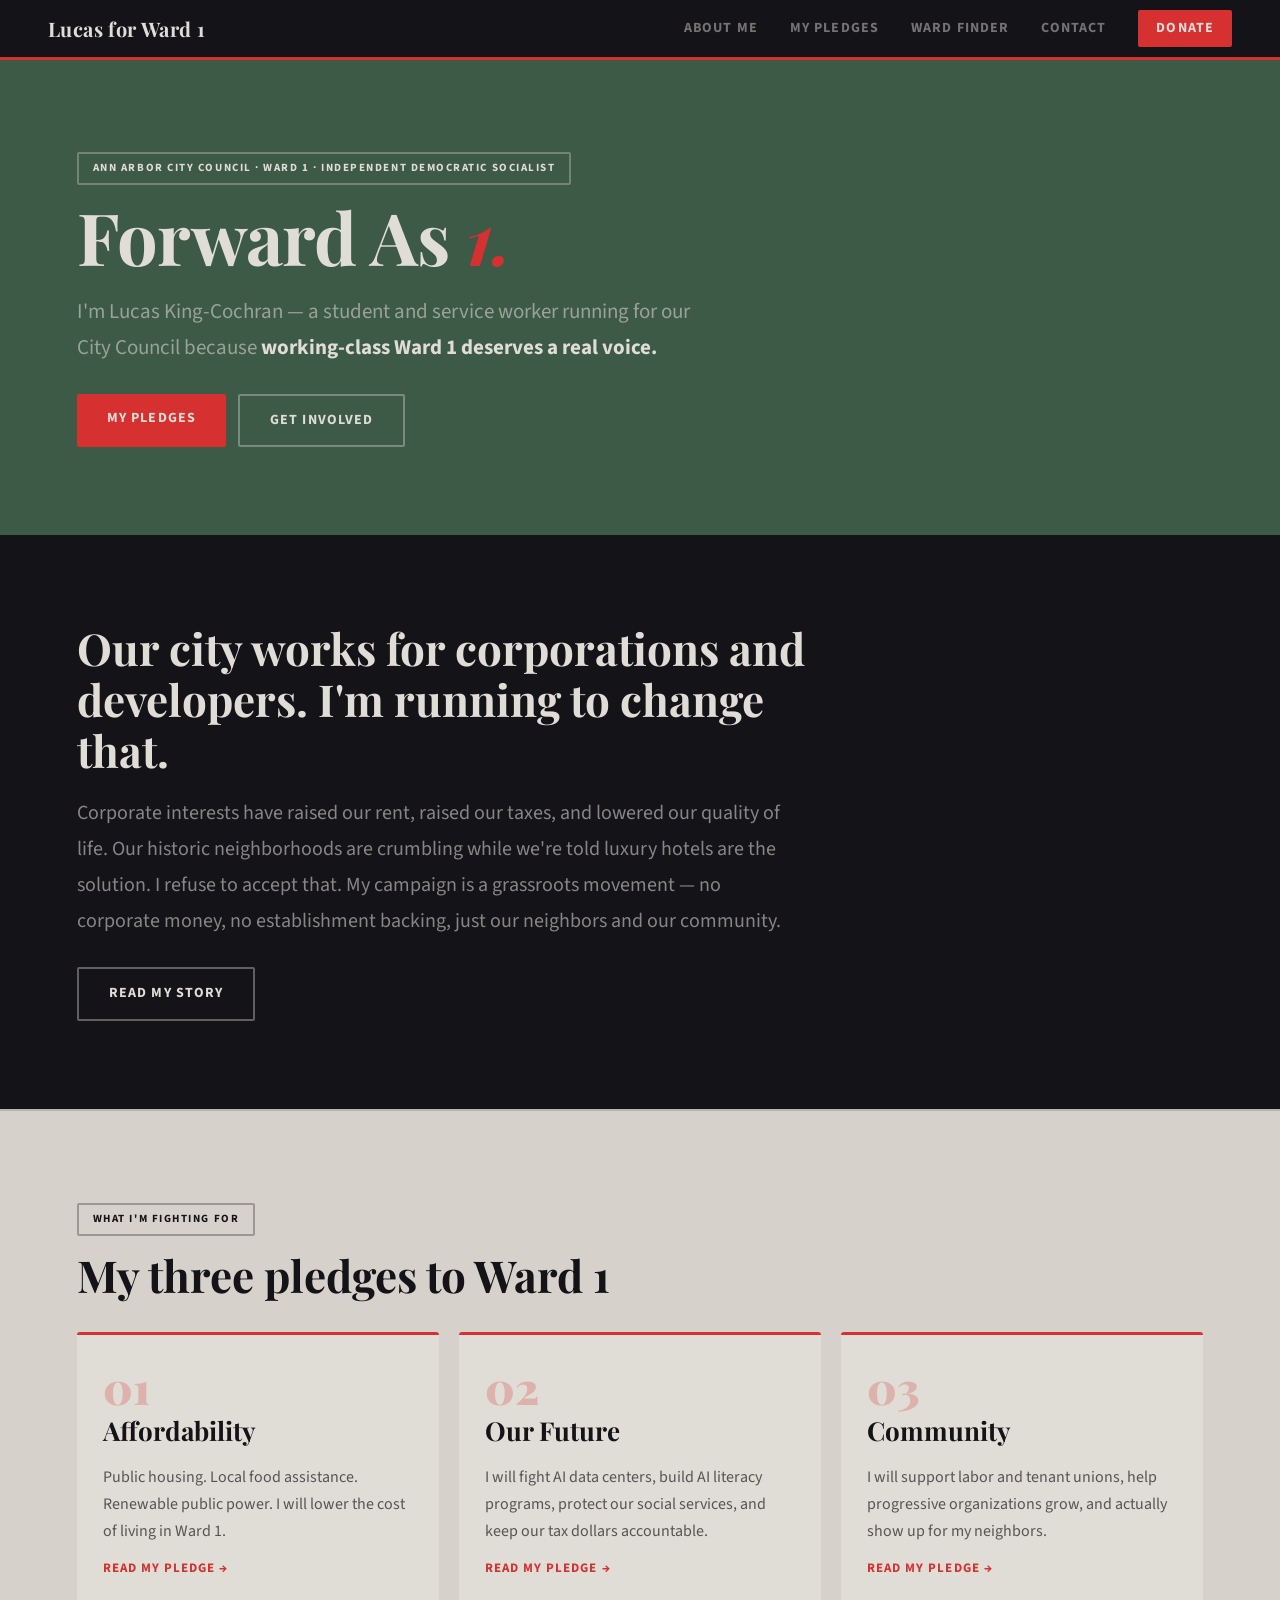
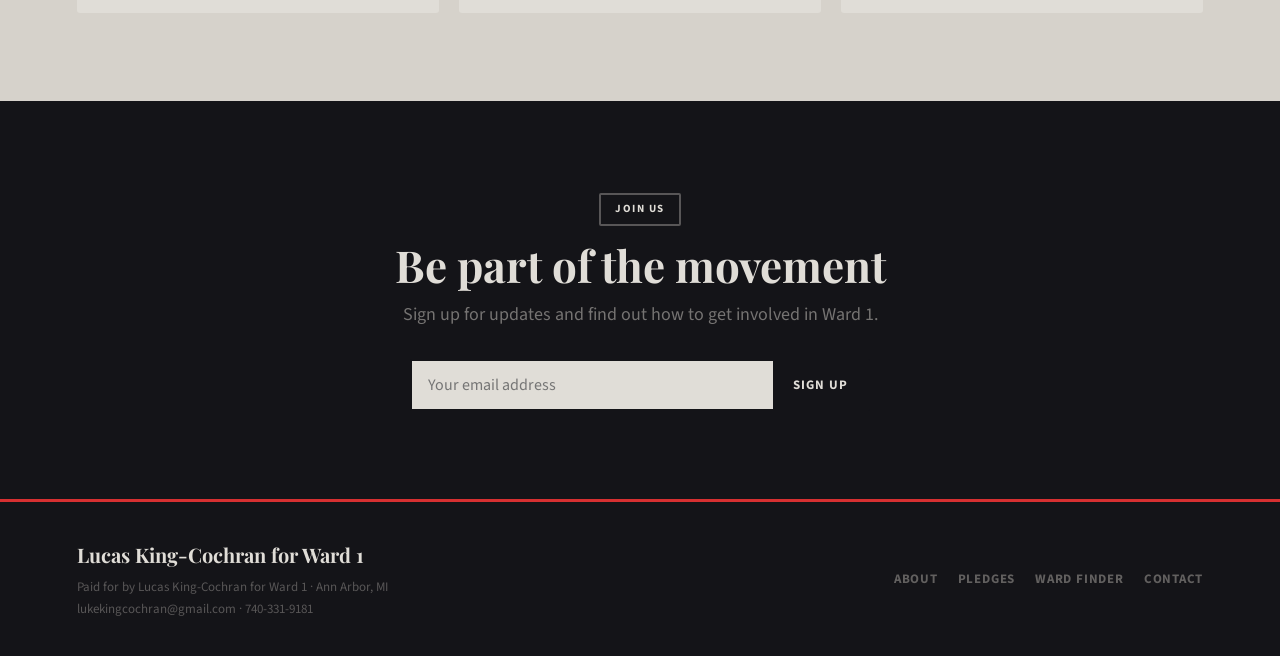
==== commit c02199cd: "Add files via upload" ====
--- a/index.html
+++ b/index.html
@@ -22,30 +22,27 @@
   </div>
 </nav>
 
-<!-- HERO -->
-<div class="block block-cream ruled-bottom">
-  <div class="pill red">Ann Arbor City Council · Ward 1 · Independent Democratic Socialist</div>
-  <h1 class="big">Forward<br>As <em>1.</em></h1>
-  <p class="lead" style="margin-top:24px">I'm Lucas King-Cochran — a student and service worker running for our City Council because <strong style="color:var(--ink)">working-class Ward 1 deserves a real voice.</strong></p>
+<div class="block block-sage">
+  <div class="pill light">Ann Arbor City Council · Ward 1 · Independent Democratic Socialist</div>
+  <h1 class="big" style="color:var(--stone-light)">Forward As <em>1.</em></h1>
+  <p class="lead on-dark" style="margin-top:20px">I'm Lucas King-Cochran — a student and service worker running for our City Council because <strong style="color:var(--stone-light)">working-class Ward 1 deserves a real voice.</strong></p>
   <div class="btns">
-    <a href="issues.html" class="btn btn-ink">My Pledges</a>
-    <a href="contact.html" class="btn btn-red">Get Involved</a>
+    <a href="issues.html" class="btn btn-red">My Pledges</a>
+    <a href="contact.html" class="btn btn-outline-light">Get Involved</a>
   </div>
 </div>
 
-<!-- STATEMENT -->
 <div class="block block-ink">
-  <h2 class="med" style="color:var(--cream);max-width:780px;margin-bottom:20px">Our city works for corporations and developers. I'm running to change that.</h2>
-  <p style="font-size:clamp(17px,1.8vw,20px);line-height:1.8;max-width:720px;color:rgba(244,240,232,.65)">Corporate interests have raised our rent, raised our taxes, and lowered our quality of life. Our historic neighborhoods are crumbling while we're told luxury hotels are the solution. I refuse to accept that. My campaign is a grassroots movement — no corporate money, no establishment backing, just our neighbors and our community.</p>
+  <h2 class="med" style="color:var(--stone-light);max-width:780px;margin-bottom:20px">Our city works for corporations and developers. I'm running to change that.</h2>
+  <p style="font-size:clamp(17px,1.8vw,20px);line-height:1.8;max-width:720px;color:rgba(214,210,203,.6)">Corporate interests have raised our rent, raised our taxes, and lowered our quality of life. Our historic neighborhoods are crumbling while we're told luxury hotels are the solution. I refuse to accept that. My campaign is a grassroots movement — no corporate money, no establishment backing, just our neighbors and our community.</p>
   <div class="btns">
     <a href="about.html" class="btn btn-outline-light">Read my story</a>
   </div>
 </div>
 
-<!-- THREE PLEDGES -->
-<div class="block block-sage">
-  <div class="pill cream">What I'm fighting for</div>
-  <h2 class="med" style="color:var(--cream);margin-bottom:36px">My three pledges to Ward 1</h2>
+<div class="block block-stone ruled">
+  <div class="pill ink">What I'm fighting for</div>
+  <h2 class="med" style="margin-bottom:32px">My three pledges to Ward 1</h2>
   <div class="pledge-cards">
     <div class="pledge-card">
       <div class="num">01</div>
@@ -68,11 +65,10 @@
   </div>
 </div>
 
-<!-- SIGNUP -->
-<div class="block block-cream ruled" style="text-align:center">
-  <div class="pill ink">Join us</div>
-  <h2 class="med" style="margin-bottom:10px">Be part of the movement</h2>
-  <p style="font-size:18px;margin-bottom:28px;color:var(--warm-gray)">Sign up for updates and find out how to get involved in Ward 1.</p>
+<div class="block block-ink" style="text-align:center">
+  <div class="pill light">Join us</div>
+  <h2 class="med" style="color:var(--stone-light);margin-bottom:10px">Be part of the movement</h2>
+  <p style="font-size:18px;margin-bottom:28px;color:rgba(214,210,203,.5)">Sign up for updates and find out how to get involved in Ward 1.</p>
   <form class="signup-row" style="margin:0 auto" action="https://formspree.io/f/YOUR_FORM_ID" method="POST">
     <input type="email" name="email" placeholder="Your email address" required>
     <button type="submit">Sign Up</button>
--- a/style.css
+++ b/style.css
@@ -4,140 +4,143 @@
 
 :root{
   --ink:#141418;
-  --cream:#f4f0e8;
+  --ink-light:#1e1e24;
+  --stone:#d6d2cb;
+  --stone-light:#e0ddd7;
   --red:#d63031;
   --red-dark:#b52526;
   --sage:#3d5a47;
   --sage-light:#4a6b55;
   --warm-gray:#6b6560;
-  --light-gray:#e8e4de;
-  --BIG:clamp(52px,9vw,100px);
-  --MED:clamp(30px,5vw,50px);
+  --BIG:clamp(40px,7vw,72px);
+  --MED:clamp(28px,4.5vw,44px);
   --body:clamp(17px,2vw,20px);
 }
 
 html{scroll-behavior:smooth}
-body{font-family:'Source Sans 3',sans-serif;background:var(--cream);color:var(--ink);font-size:var(--body);line-height:1.7;overflow-x:hidden}
+body{font-family:'Source Sans 3',sans-serif;background:var(--stone);color:var(--ink);font-size:var(--body);line-height:1.7;overflow-x:hidden}
 
 body{animation:fadeIn .4s ease}
 @keyframes fadeIn{from{opacity:0;transform:translateY(8px)}to{opacity:1;transform:translateY(0)}}
 
 /* ── NAV ── */
 nav{background:var(--ink);display:flex;align-items:center;justify-content:space-between;padding:0 clamp(20px,4vw,48px);height:60px;position:sticky;top:0;z-index:100;border-bottom:3px solid var(--red)}
-.nav-logo{color:var(--cream);font-family:'Playfair Display',serif;font-size:20px;font-weight:700;letter-spacing:.02em;text-decoration:none}
+.nav-logo{color:var(--stone-light);font-family:'Playfair Display',serif;font-size:20px;font-weight:700;letter-spacing:.02em;text-decoration:none}
 .nav-links{display:flex;align-items:center;gap:clamp(16px,2.5vw,32px)}
-.nav-links a{color:rgba(244,240,232,.55);font-size:14px;font-weight:700;text-decoration:none;text-transform:uppercase;letter-spacing:.08em;transition:color .2s}
-.nav-links a:hover,.nav-links a.active{color:var(--cream)}
-.nav-donate{background:var(--red)!important;color:var(--cream)!important;padding:7px 18px;border-radius:2px;transition:background .2s!important}
+.nav-links a{color:rgba(214,210,203,.5);font-size:14px;font-weight:700;text-decoration:none;text-transform:uppercase;letter-spacing:.08em;transition:color .2s}
+.nav-links a:hover,.nav-links a.active{color:var(--stone-light)}
+.nav-donate{background:var(--red)!important;color:var(--stone-light)!important;padding:7px 18px;border-radius:2px;transition:background .2s!important}
 .nav-donate:hover{background:var(--red-dark)!important}
 .nav-toggle{display:none;background:none;border:none;cursor:pointer;padding:4px}
-.nav-toggle span{display:block;width:24px;height:2px;background:var(--cream);margin:5px 0;border-radius:1px;transition:.2s}
+.nav-toggle span{display:block;width:24px;height:2px;background:var(--stone-light);margin:5px 0;border-radius:1px;transition:.2s}
 
 /* ── BLOCKS ── */
-.block{padding:clamp(56px,9vw,100px) clamp(24px,6vw,80px)}
-.block-ink{background:var(--ink);color:var(--cream)}
-.block-red{background:var(--red);color:var(--cream)}
-.block-cream{background:var(--cream);color:var(--ink)}
-.block-white{background:#fff;color:var(--ink)}
-.block-sage{background:var(--sage);color:var(--cream)}
+.block{padding:clamp(52px,8vw,88px) clamp(24px,6vw,80px)}
+.block-ink{background:var(--ink);color:var(--stone-light)}
+.block-ink-light{background:var(--ink-light);color:var(--stone-light)}
+.block-red{background:var(--red);color:var(--stone-light)}
+.block-stone{background:var(--stone);color:var(--ink)}
+.block-stone-light{background:var(--stone-light);color:var(--ink)}
+.block-sage{background:var(--sage);color:var(--stone-light)}
 
-.ruled{border-top:3px solid var(--ink)}
-.ruled-bottom{border-bottom:3px solid var(--ink)}
+.ruled{border-top:2px solid rgba(20,20,24,.15)}
+.ruled-bottom{border-bottom:2px solid rgba(20,20,24,.15)}
 
 /* ── TYPOGRAPHY ── */
-.big{font-family:'Playfair Display',serif;font-size:var(--BIG);line-height:.95;letter-spacing:-.01em;font-weight:900}
+.big{font-family:'Playfair Display',serif;font-size:var(--BIG);line-height:1.05;letter-spacing:-.01em;font-weight:700}
 .big em{color:var(--red);font-style:italic}
-.med{font-family:'Playfair Display',serif;font-size:var(--MED);line-height:1.1;font-weight:700}
-.lead{font-size:clamp(18px,2.5vw,23px);line-height:1.7;max-width:680px;font-weight:400;color:var(--warm-gray)}
-.body-text{font-size:clamp(17px,1.8vw,20px);line-height:1.8;max-width:720px;color:#444}
+.med{font-family:'Playfair Display',serif;font-size:var(--MED);line-height:1.15;font-weight:700}
+.lead{font-size:clamp(17px,2.2vw,21px);line-height:1.7;max-width:640px;font-weight:400;color:var(--warm-gray)}
+.lead.on-dark{color:rgba(214,210,203,.6)}
+.body-text{font-size:clamp(17px,1.8vw,20px);line-height:1.8;max-width:720px;color:#555}
 .body-text+.body-text{margin-top:16px}
 
 /* ── PILL ── */
-.pill{display:inline-block;font-size:11px;font-weight:700;letter-spacing:.14em;text-transform:uppercase;padding:5px 14px;border-radius:2px;margin-bottom:16px;border:2px solid currentColor}
+.pill{display:inline-block;font-size:11px;font-weight:700;letter-spacing:.14em;text-transform:uppercase;padding:5px 14px;border-radius:2px;margin-bottom:14px;border:2px solid currentColor}
 .pill.red{color:var(--red);border-color:var(--red)}
-.pill.ink{color:var(--ink);border-color:var(--ink)}
-.pill.cream{color:var(--cream);border-color:rgba(244,240,232,.4)}
+.pill.ink{color:var(--ink);border-color:rgba(20,20,24,.3)}
+.pill.light{color:var(--stone-light);border-color:rgba(214,210,203,.35)}
 
 /* ── BUTTONS ── */
-.btn{display:inline-block;font-size:14px;font-weight:700;padding:14px 32px;border-radius:2px;text-decoration:none;text-transform:uppercase;letter-spacing:.08em;transition:.2s;border:none;font-family:'Source Sans 3',sans-serif;cursor:pointer}
-.btn-red{background:var(--red);color:var(--cream)}
+.btn{display:inline-block;font-size:14px;font-weight:700;padding:13px 30px;border-radius:2px;text-decoration:none;text-transform:uppercase;letter-spacing:.08em;transition:.2s;border:none;font-family:'Source Sans 3',sans-serif;cursor:pointer}
+.btn-red{background:var(--red);color:var(--stone-light)}
 .btn-red:hover{background:var(--red-dark)}
-.btn-ink{background:var(--ink);color:var(--cream)}
+.btn-ink{background:var(--ink);color:var(--stone-light)}
 .btn-ink:hover{background:#2a2a30}
-.btn-sage{background:var(--sage);color:var(--cream)}
+.btn-sage{background:var(--sage);color:var(--stone-light)}
 .btn-sage:hover{background:var(--sage-light)}
 .btn-outline{background:transparent;border:2px solid var(--ink);color:var(--ink)}
-.btn-outline:hover{background:var(--ink);color:var(--cream)}
-.btn-outline-light{background:transparent;border:2px solid rgba(244,240,232,.5);color:var(--cream)}
-.btn-outline-light:hover{background:rgba(244,240,232,.1)}
-.btns{display:flex;gap:12px;flex-wrap:wrap;margin-top:32px}
+.btn-outline:hover{background:var(--ink);color:var(--stone-light)}
+.btn-outline-light{background:transparent;border:2px solid rgba(214,210,203,.4);color:var(--stone-light)}
+.btn-outline-light:hover{background:rgba(214,210,203,.1)}
+.btns{display:flex;gap:12px;flex-wrap:wrap;margin-top:28px}
 
 /* ── ISSUE BLOCKS ── */
-.issue-num{font-family:'Playfair Display',serif;font-size:72px;line-height:1;color:rgba(0,0,0,.06);font-weight:900;margin-bottom:-10px}
-.issue-title{font-family:'Playfair Display',serif;font-size:clamp(36px,6vw,64px);line-height:1;margin-bottom:20px;font-weight:900}
-.issue-sub{display:flex;flex-direction:column;gap:20px}
-.pledge{border-left:3px solid var(--red);padding:16px 24px;background:rgba(214,48,49,.04);border-radius:0 3px 3px 0}
+.issue-num{font-family:'Playfair Display',serif;font-size:64px;line-height:1;color:rgba(0,0,0,.05);font-weight:900;margin-bottom:-8px}
+.issue-title{font-family:'Playfair Display',serif;font-size:clamp(32px,5vw,52px);line-height:1.05;margin-bottom:18px;font-weight:700}
+.issue-sub{display:flex;flex-direction:column;gap:18px}
+.pledge{border-left:3px solid var(--red);padding:16px 24px;background:rgba(20,20,24,.04);border-radius:0 3px 3px 0}
 .pledge strong{display:block;font-size:13px;font-weight:700;letter-spacing:.1em;text-transform:uppercase;color:var(--red);margin-bottom:6px}
 .pledge p{font-size:clamp(16px,1.8vw,19px);line-height:1.7;color:#444}
-.pledge.on-dark{background:rgba(244,240,232,.08);border-left-color:var(--cream)}
-.pledge.on-dark strong{color:var(--cream);opacity:.7}
-.pledge.on-dark p{color:rgba(244,240,232,.85)}
+.pledge.on-dark{background:rgba(214,210,203,.07);border-left-color:var(--stone)}
+.pledge.on-dark strong{color:var(--stone);opacity:.7}
+.pledge.on-dark p{color:rgba(214,210,203,.8)}
 
 /* ── CONTACT ── */
 .contact-grid{display:grid;grid-template-columns:1fr 1fr;gap:clamp(32px,6vw,72px);align-items:start}
 .form-group{display:flex;flex-direction:column;gap:6px;margin-bottom:16px}
 .form-group label{font-size:12px;font-weight:700;color:var(--warm-gray);text-transform:uppercase;letter-spacing:.1em}
-.form-group input,.form-group textarea{padding:12px 16px;border:2px solid var(--light-gray);border-radius:2px;font-size:16px;font-family:'Source Sans 3',sans-serif;color:var(--ink);background:#fff;outline:none;transition:border-color .2s}
+.form-group input,.form-group textarea{padding:12px 16px;border:2px solid var(--stone);border-radius:2px;font-size:16px;font-family:'Source Sans 3',sans-serif;color:var(--ink);background:var(--stone-light);outline:none;transition:border-color .2s}
 .form-group input:focus,.form-group textarea:focus{border-color:var(--ink)}
 .form-group textarea{resize:vertical;min-height:140px}
 .form-row{display:grid;grid-template-columns:1fr 1fr;gap:16px}
 .form-check{display:flex;align-items:center;gap:10px;font-size:15px;color:#555}
 .form-check input{width:18px;height:18px;accent-color:var(--ink)}
 .contact-info{display:flex;flex-direction:column;gap:20px}
-.contact-card{background:var(--ink);color:var(--cream);padding:28px 32px;border-radius:3px}
-.contact-card h3{font-family:'Playfair Display',serif;font-size:26px;color:var(--cream);margin-bottom:6px;font-weight:700}
-.contact-card a{font-size:18px;font-weight:600;color:var(--cream);text-decoration:none;display:block;opacity:.85}
+.contact-card{background:var(--ink);color:var(--stone-light);padding:28px 32px;border-radius:3px}
+.contact-card h3{font-family:'Playfair Display',serif;font-size:24px;color:var(--stone-light);margin-bottom:6px;font-weight:700}
+.contact-card a{font-size:18px;font-weight:600;color:var(--stone-light);text-decoration:none;display:block;opacity:.85}
 .contact-card a:hover{opacity:1}
-.contact-card p{font-size:15px;color:rgba(244,240,232,.5);margin-top:8px;line-height:1.6}
+.contact-card p{font-size:15px;color:rgba(214,210,203,.45);margin-top:8px;line-height:1.6}
 .contact-card.red-card{background:var(--red)}
 .contact-card.sage-card{background:var(--sage)}
 
 /* ── WARD FINDER ── */
-.map-wrap{border:3px solid var(--ink);border-radius:4px;overflow:hidden;margin-top:40px}
+.map-wrap{border:3px solid var(--ink);border-radius:4px;overflow:hidden;margin-top:36px}
 .map-wrap iframe{display:block;width:100%;height:680px;border:none}
 
 /* ── PHOTO BOX ── */
-.photo-box{background:var(--ink);border:2px dashed rgba(244,240,232,.15);border-radius:4px;padding:56px 32px;display:flex;flex-direction:column;align-items:center;gap:12px;text-align:center;margin-bottom:40px}
-.photo-box svg{width:56px;height:56px;fill:rgba(244,240,232,.2)}
-.photo-box p{font-size:12px;color:rgba(244,240,232,.3);text-transform:uppercase;letter-spacing:.12em}
+.photo-box{background:var(--ink);border:2px dashed rgba(214,210,203,.15);border-radius:4px;padding:52px 32px;display:flex;flex-direction:column;align-items:center;gap:12px;text-align:center;margin-bottom:36px}
+.photo-box svg{width:52px;height:52px;fill:rgba(214,210,203,.18)}
+.photo-box p{font-size:12px;color:rgba(214,210,203,.25);text-transform:uppercase;letter-spacing:.12em}
 
 /* ── SIGNUP ── */
-.signup-row{display:flex;max-width:480px;border:2px solid var(--ink);border-radius:2px;overflow:hidden}
-.signup-row input{flex:1;padding:13px 16px;font-size:16px;font-family:'Source Sans 3',sans-serif;border:none;outline:none;background:#fff;color:var(--ink)}
-.signup-row button{background:var(--ink);color:var(--cream);font-size:13px;font-weight:700;padding:13px 20px;border:none;font-family:'Source Sans 3',sans-serif;text-transform:uppercase;letter-spacing:.08em;cursor:pointer;white-space:nowrap;transition:background .2s}
+.signup-row{display:flex;max-width:460px;border:2px solid var(--ink);border-radius:2px;overflow:hidden}
+.signup-row input{flex:1;padding:13px 16px;font-size:16px;font-family:'Source Sans 3',sans-serif;border:none;outline:none;background:var(--stone-light);color:var(--ink)}
+.signup-row button{background:var(--ink);color:var(--stone-light);font-size:13px;font-weight:700;padding:13px 20px;border:none;font-family:'Source Sans 3',sans-serif;text-transform:uppercase;letter-spacing:.08em;cursor:pointer;white-space:nowrap;transition:background .2s}
 .signup-row button:hover{background:#2a2a30}
 
 /* ── COMMITMENT GRID ── */
 .commit-grid{display:grid;grid-template-columns:repeat(auto-fit,minmax(250px,1fr));gap:12px}
-.commit-item{padding:20px 24px;border-left:3px solid var(--red);background:rgba(244,240,232,.06);border-radius:0 3px 3px 0}
-.commit-item p{font-size:17px;color:var(--cream);font-weight:600;line-height:1.5}
+.commit-item{padding:18px 22px;border-left:3px solid var(--red);background:rgba(214,210,203,.07);border-radius:0 3px 3px 0}
+.commit-item p{font-size:16px;color:var(--stone-light);font-weight:600;line-height:1.5}
 
 /* ── PLEDGE CARDS (home) ── */
 .pledge-cards{display:grid;grid-template-columns:repeat(auto-fit,minmax(260px,1fr));gap:20px}
-.pledge-card{background:#fff;border-radius:3px;padding:32px 28px;border-top:3px solid var(--red)}
-.pledge-card .num{font-family:'Playfair Display',serif;font-size:48px;color:var(--red);line-height:1;font-weight:900;opacity:.3}
-.pledge-card .card-title{font-family:'Playfair Display',serif;font-size:28px;color:var(--ink);margin-bottom:10px;font-weight:700}
+.pledge-card{background:var(--stone-light);border-radius:3px;padding:30px 26px;border-top:3px solid var(--red)}
+.pledge-card .num{font-family:'Playfair Display',serif;font-size:44px;color:var(--red);line-height:1;font-weight:900;opacity:.25}
+.pledge-card .card-title{font-family:'Playfair Display',serif;font-size:26px;color:var(--ink);margin-bottom:10px;font-weight:700}
 .pledge-card p{font-size:16px;line-height:1.7;color:#555}
-.pledge-card a{display:inline-block;margin-top:14px;font-size:13px;font-weight:700;color:var(--red);text-transform:uppercase;letter-spacing:.08em;text-decoration:none;transition:opacity .2s}
+.pledge-card a{display:inline-block;margin-top:12px;font-size:13px;font-weight:700;color:var(--red);text-transform:uppercase;letter-spacing:.08em;text-decoration:none;transition:opacity .2s}
 .pledge-card a:hover{opacity:.7}
 
 /* ── FOOTER ── */
 footer{background:var(--ink);border-top:3px solid var(--red);padding:36px clamp(24px,6vw,80px);display:flex;align-items:center;justify-content:space-between;gap:24px;flex-wrap:wrap}
-footer strong{display:block;color:var(--cream);font-family:'Playfair Display',serif;font-size:20px;margin-bottom:4px}
-footer p,footer a{color:rgba(244,240,232,.4);font-size:13px;text-decoration:none;line-height:1.7}
+footer strong{display:block;color:var(--stone-light);font-family:'Playfair Display',serif;font-size:20px;margin-bottom:4px}
+footer p,footer a{color:rgba(214,210,203,.35);font-size:13px;text-decoration:none;line-height:1.7}
 .foot-links{display:flex;gap:20px;flex-wrap:wrap}
-.foot-links a{color:rgba(244,240,232,.45);font-size:13px;font-weight:700;text-decoration:none;text-transform:uppercase;letter-spacing:.06em;transition:color .2s}
-.foot-links a:hover{color:var(--cream)}
+.foot-links a{color:rgba(214,210,203,.4);font-size:13px;font-weight:700;text-decoration:none;text-transform:uppercase;letter-spacing:.06em;transition:color .2s}
+.foot-links a:hover{color:var(--stone-light)}
 
 /* ── RESPONSIVE ── */
 @media(max-width:840px){
@@ -147,5 +150,5 @@
   .nav-toggle{display:block}
   .contact-grid,.form-row{grid-template-columns:1fr}
   footer{flex-direction:column;align-items:flex-start}
-  .issue-num{font-size:48px}
+  .issue-num{font-size:44px}
 }
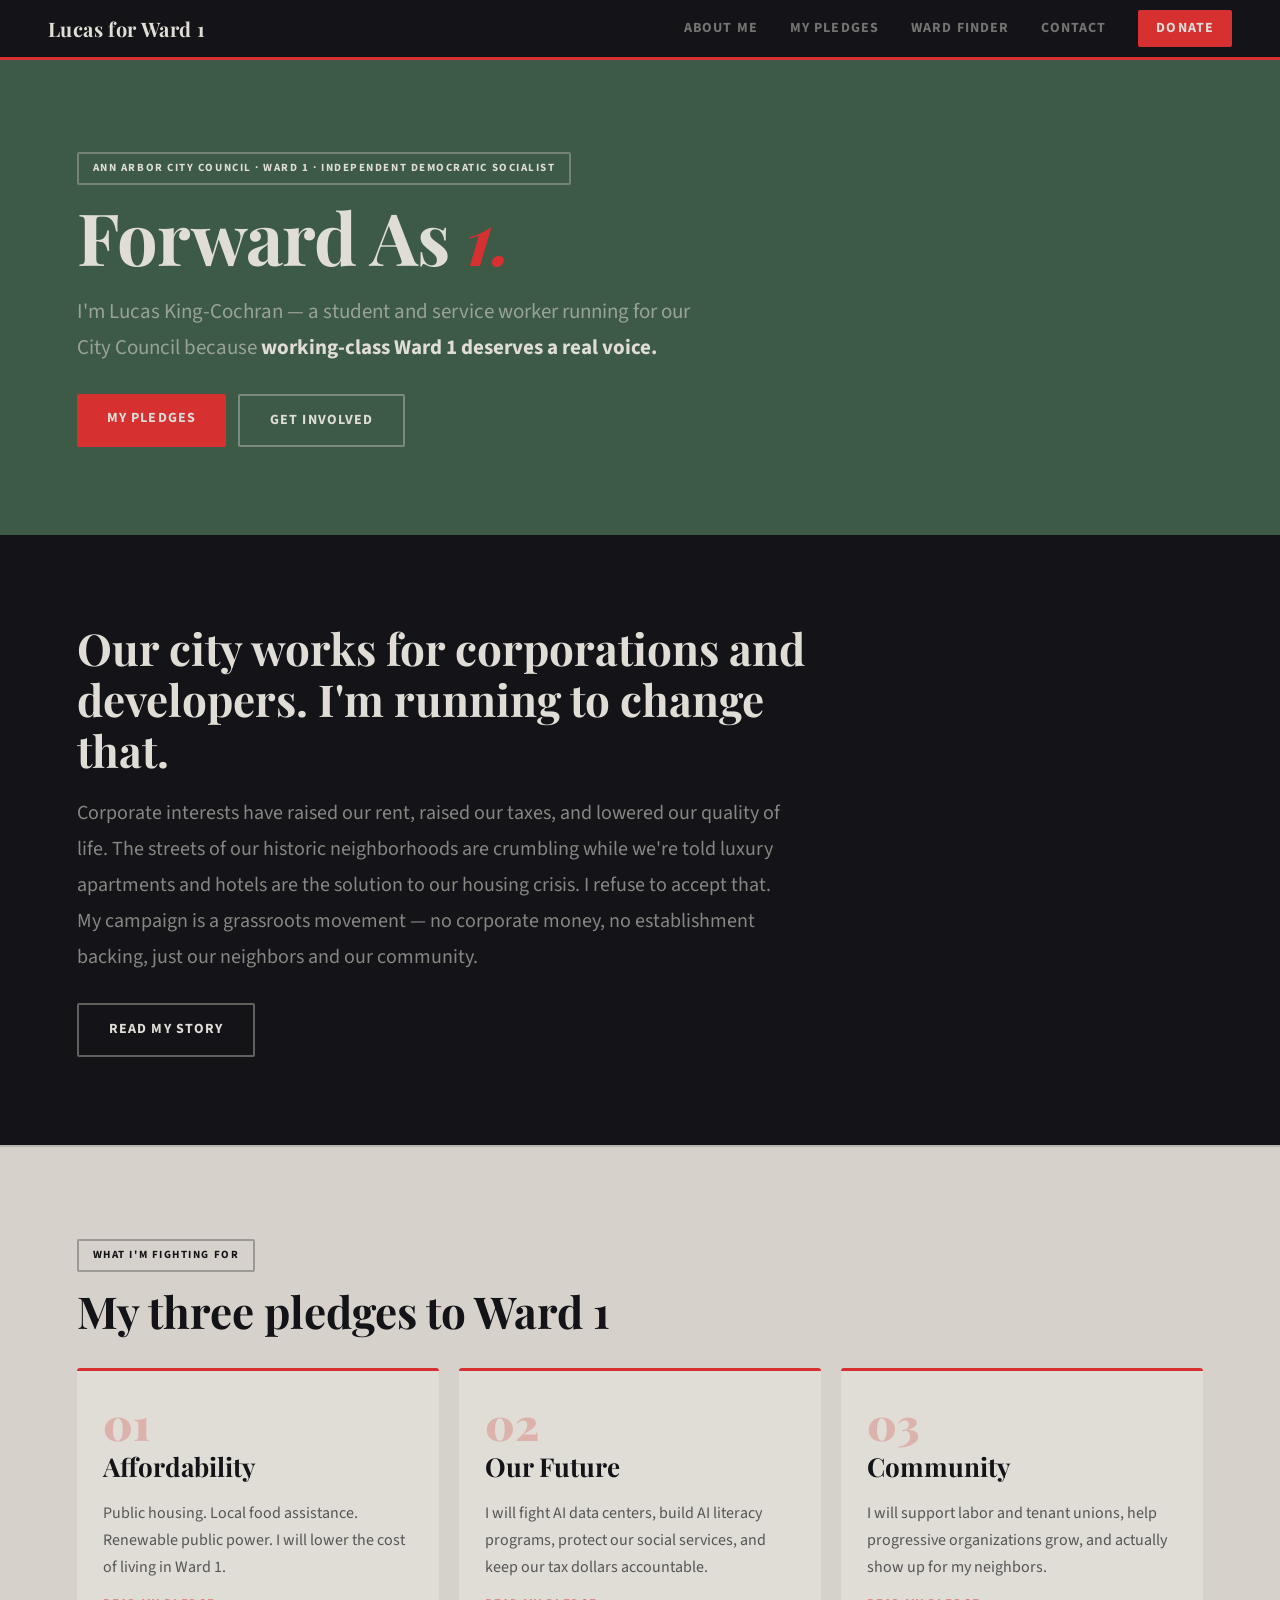
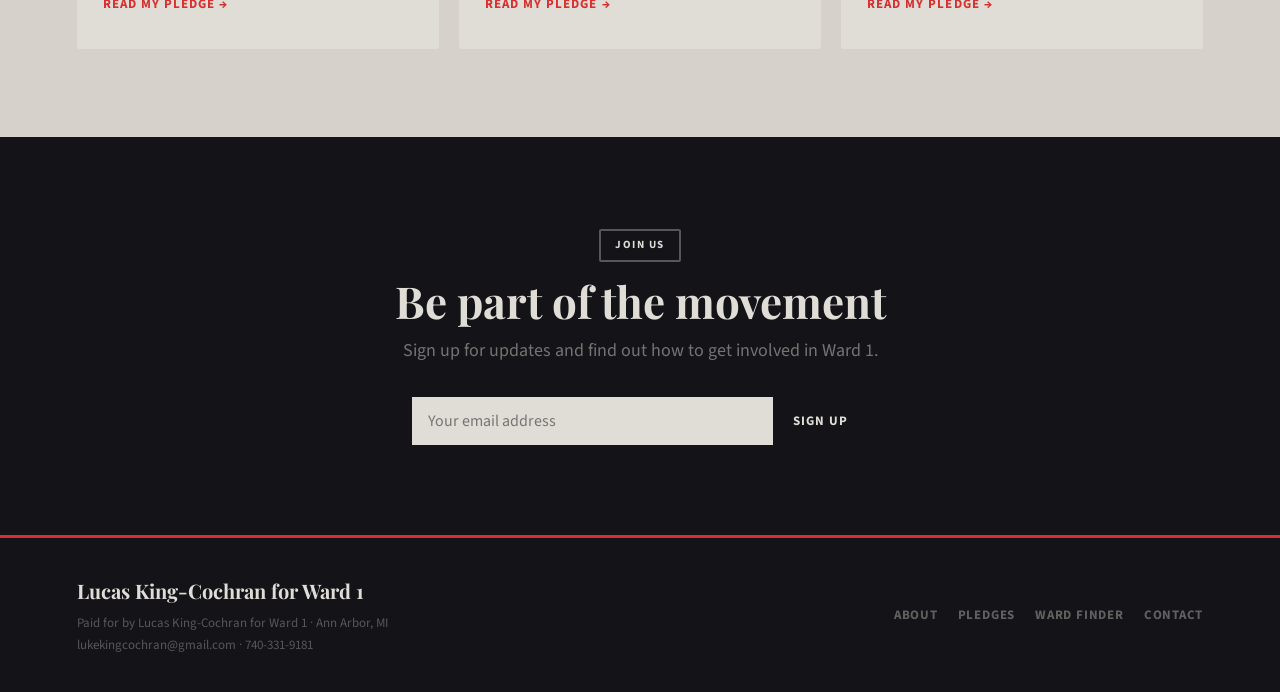
==== commit 0595867d: "Add files via upload" ====
--- a/index.html
+++ b/index.html
@@ -34,7 +34,7 @@
 
 <div class="block block-ink">
   <h2 class="med" style="color:var(--stone-light);max-width:780px;margin-bottom:20px">Our city works for corporations and developers. I'm running to change that.</h2>
-  <p style="font-size:clamp(17px,1.8vw,20px);line-height:1.8;max-width:720px;color:rgba(214,210,203,.6)">Corporate interests have raised our rent, raised our taxes, and lowered our quality of life. Our historic neighborhoods are crumbling while we're told luxury hotels are the solution. I refuse to accept that. My campaign is a grassroots movement — no corporate money, no establishment backing, just our neighbors and our community.</p>
+  <p style="font-size:clamp(17px,1.8vw,20px);line-height:1.8;max-width:720px;color:rgba(214,210,203,.6)">Corporate interests have raised our rent, raised our taxes, and lowered our quality of life. The streets of our historic neighborhoods are crumbling while we're told luxury apartments and hotels are the solution to our housing crisis. I refuse to accept that. My campaign is a grassroots movement — no corporate money, no establishment backing, just our neighbors and our community.</p>
   <div class="btns">
     <a href="about.html" class="btn btn-outline-light">Read my story</a>
   </div>
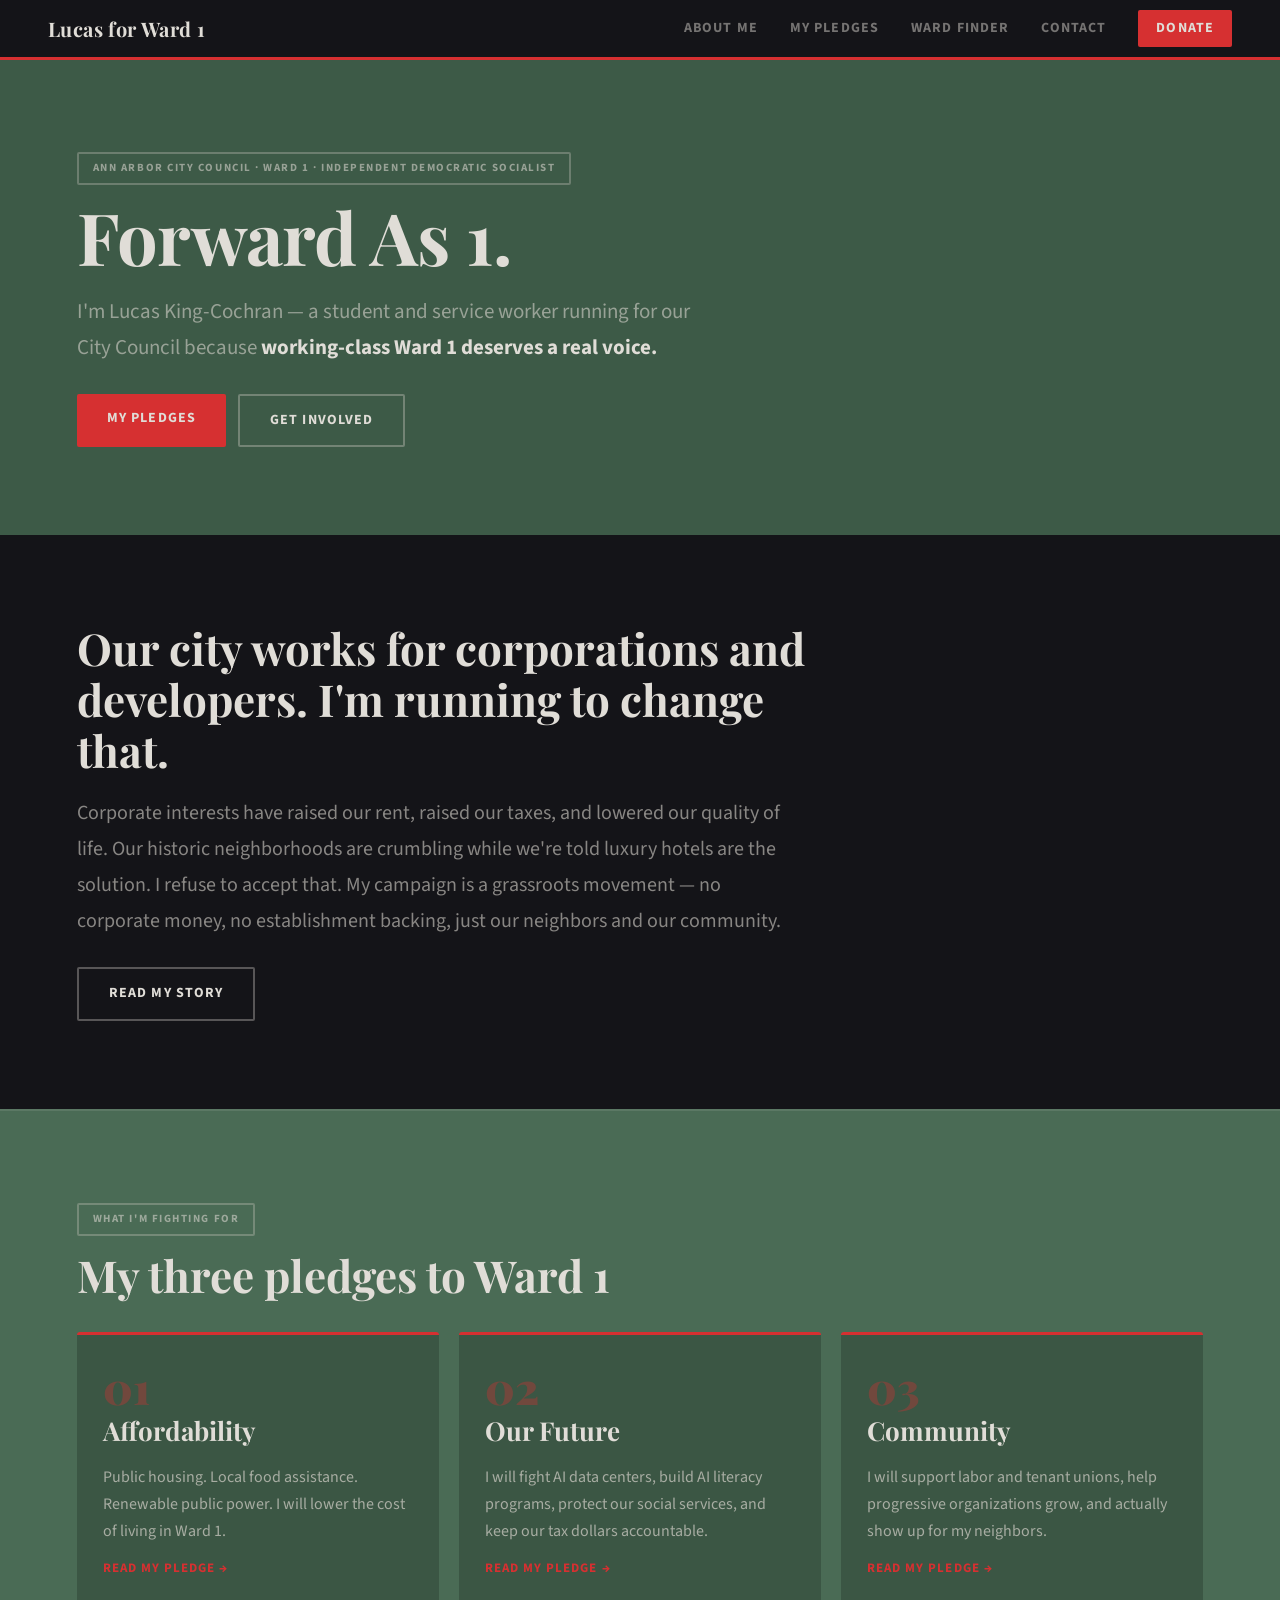
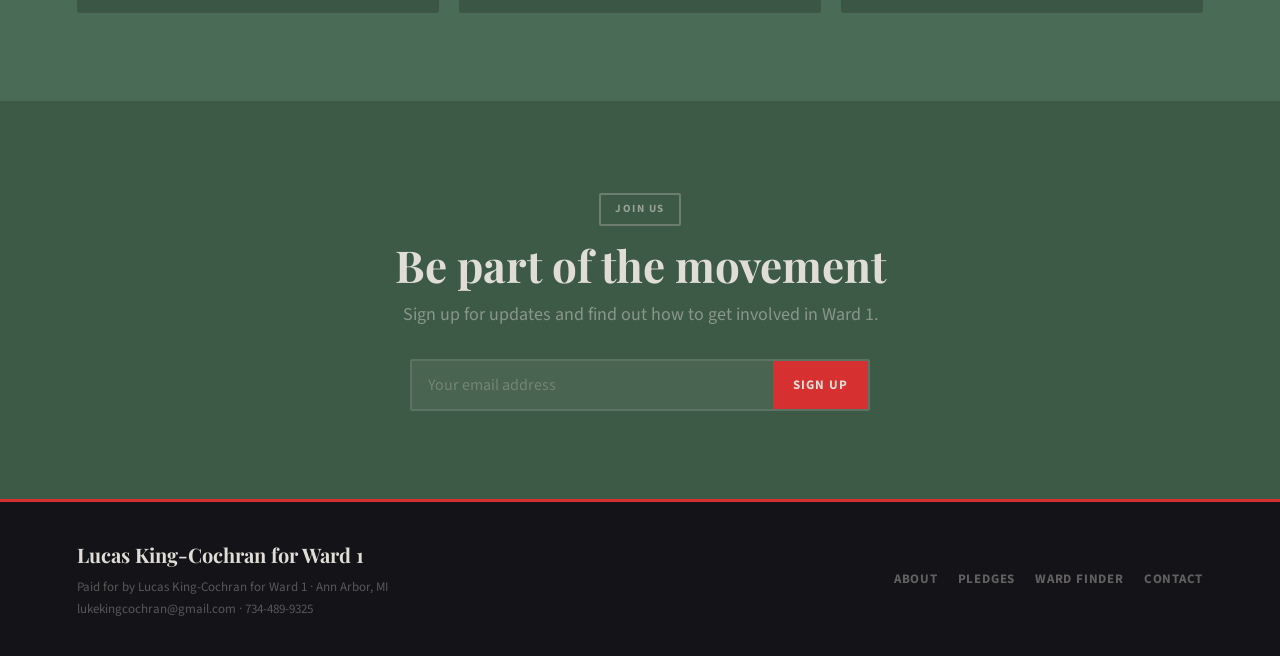
==== commit 30cc487e: "Add files via upload" ====
--- a/index.html
+++ b/index.html
@@ -23,9 +23,9 @@
 </nav>
 
 <div class="block block-sage">
-  <div class="pill light">Ann Arbor City Council · Ward 1 · Independent Democratic Socialist</div>
-  <h1 class="big" style="color:var(--stone-light)">Forward As <em>1.</em></h1>
-  <p class="lead on-dark" style="margin-top:20px">I'm Lucas King-Cochran — a student and service worker running for our City Council because <strong style="color:var(--stone-light)">working-class Ward 1 deserves a real voice.</strong></p>
+  <div class="pill">Ann Arbor City Council · Ward 1 · Independent Democratic Socialist</div>
+  <h1 class="big">Forward As 1.</h1>
+  <p class="lead" style="margin-top:20px">I'm Lucas King-Cochran — a student and service worker running for our City Council because <strong style="color:var(--stone-light)">working-class Ward 1 deserves a real voice.</strong></p>
   <div class="btns">
     <a href="issues.html" class="btn btn-red">My Pledges</a>
     <a href="contact.html" class="btn btn-outline-light">Get Involved</a>
@@ -33,15 +33,15 @@
 </div>
 
 <div class="block block-ink">
-  <h2 class="med" style="color:var(--stone-light);max-width:780px;margin-bottom:20px">Our city works for corporations and developers. I'm running to change that.</h2>
-  <p style="font-size:clamp(17px,1.8vw,20px);line-height:1.8;max-width:720px;color:rgba(214,210,203,.6)">Corporate interests have raised our rent, raised our taxes, and lowered our quality of life. The streets of our historic neighborhoods are crumbling while we're told luxury apartments and hotels are the solution to our housing crisis. I refuse to accept that. My campaign is a grassroots movement — no corporate money, no establishment backing, just our neighbors and our community.</p>
+  <h2 class="med" style="max-width:780px;margin-bottom:20px">Our city works for corporations and developers. I'm running to change that.</h2>
+  <p style="font-size:clamp(17px,1.8vw,20px);line-height:1.8;max-width:720px;color:rgba(214,210,203,.6)">Corporate interests have raised our rent, raised our taxes, and lowered our quality of life. Our historic neighborhoods are crumbling while we're told luxury hotels are the solution. I refuse to accept that. My campaign is a grassroots movement — no corporate money, no establishment backing, just our neighbors and our community.</p>
   <div class="btns">
     <a href="about.html" class="btn btn-outline-light">Read my story</a>
   </div>
 </div>
 
-<div class="block block-stone ruled">
-  <div class="pill ink">What I'm fighting for</div>
+<div class="block block-sage-mid ruled">
+  <div class="pill">What I'm fighting for</div>
   <h2 class="med" style="margin-bottom:32px">My three pledges to Ward 1</h2>
   <div class="pledge-cards">
     <div class="pledge-card">
@@ -65,11 +65,11 @@
   </div>
 </div>
 
-<div class="block block-ink" style="text-align:center">
-  <div class="pill light">Join us</div>
-  <h2 class="med" style="color:var(--stone-light);margin-bottom:10px">Be part of the movement</h2>
+<div class="block block-sage" style="text-align:center">
+  <div class="pill">Join us</div>
+  <h2 class="med" style="margin-bottom:10px">Be part of the movement</h2>
   <p style="font-size:18px;margin-bottom:28px;color:rgba(214,210,203,.5)">Sign up for updates and find out how to get involved in Ward 1.</p>
-  <form class="signup-row" style="margin:0 auto" action="https://formspree.io/f/YOUR_FORM_ID" method="POST">
+  <form class="signup-row" style="margin:0 auto" action="https://formspree.io/f/xpqonlbr" method="POST">
     <input type="email" name="email" placeholder="Your email address" required>
     <button type="submit">Sign Up</button>
   </form>
@@ -79,7 +79,7 @@
   <div>
     <strong>Lucas King-Cochran for Ward 1</strong>
     <p>Paid for by Lucas King-Cochran for Ward 1 · Ann Arbor, MI<br>
-    <a href="mailto:lukekingcochran@gmail.com">lukekingcochran@gmail.com</a> · <a href="tel:7403319181">740-331-9181</a></p>
+    <a href="mailto:lukekingcochran@gmail.com">lukekingcochran@gmail.com</a> · <a href="tel:7344899325">734-489-9325</a></p>
   </div>
   <div class="foot-links">
     <a href="about.html">About</a>
--- a/style.css
+++ b/style.css
@@ -5,12 +5,13 @@
 :root{
   --ink:#141418;
   --ink-light:#1e1e24;
+  --sage:#3d5a47;
+  --sage-mid:#4a6b55;
+  --sage-light:#587a63;
   --stone:#d6d2cb;
   --stone-light:#e0ddd7;
   --red:#d63031;
   --red-dark:#b52526;
-  --sage:#3d5a47;
-  --sage-light:#4a6b55;
   --warm-gray:#6b6560;
   --BIG:clamp(40px,7vw,72px);
   --MED:clamp(28px,4.5vw,44px);
@@ -18,7 +19,7 @@
 }
 
 html{scroll-behavior:smooth}
-body{font-family:'Source Sans 3',sans-serif;background:var(--stone);color:var(--ink);font-size:var(--body);line-height:1.7;overflow-x:hidden}
+body{font-family:'Source Sans 3',sans-serif;background:var(--sage);color:var(--stone-light);font-size:var(--body);line-height:1.7;overflow-x:hidden}
 
 body{animation:fadeIn .4s ease}
 @keyframes fadeIn{from{opacity:0;transform:translateY(8px)}to{opacity:1;transform:translateY(0)}}
@@ -37,29 +38,25 @@
 /* ── BLOCKS ── */
 .block{padding:clamp(52px,8vw,88px) clamp(24px,6vw,80px)}
 .block-ink{background:var(--ink);color:var(--stone-light)}
-.block-ink-light{background:var(--ink-light);color:var(--stone-light)}
 .block-red{background:var(--red);color:var(--stone-light)}
-.block-stone{background:var(--stone);color:var(--ink)}
-.block-stone-light{background:var(--stone-light);color:var(--ink)}
 .block-sage{background:var(--sage);color:var(--stone-light)}
+.block-sage-mid{background:var(--sage-mid);color:var(--stone-light)}
+.block-sage-light{background:var(--sage-light);color:var(--stone-light)}
 
-.ruled{border-top:2px solid rgba(20,20,24,.15)}
-.ruled-bottom{border-bottom:2px solid rgba(20,20,24,.15)}
+.ruled{border-top:2px solid rgba(214,210,203,.12)}
+.ruled-bottom{border-bottom:2px solid rgba(214,210,203,.12)}
 
 /* ── TYPOGRAPHY ── */
-.big{font-family:'Playfair Display',serif;font-size:var(--BIG);line-height:1.05;letter-spacing:-.01em;font-weight:700}
-.big em{color:var(--red);font-style:italic}
-.med{font-family:'Playfair Display',serif;font-size:var(--MED);line-height:1.15;font-weight:700}
-.lead{font-size:clamp(17px,2.2vw,21px);line-height:1.7;max-width:640px;font-weight:400;color:var(--warm-gray)}
-.lead.on-dark{color:rgba(214,210,203,.6)}
-.body-text{font-size:clamp(17px,1.8vw,20px);line-height:1.8;max-width:720px;color:#555}
+.big{font-family:'Playfair Display',serif;font-size:var(--BIG);line-height:1.05;letter-spacing:-.01em;font-weight:700;color:var(--stone-light)}
+.med{font-family:'Playfair Display',serif;font-size:var(--MED);line-height:1.15;font-weight:700;color:var(--stone-light)}
+.lead{font-size:clamp(17px,2.2vw,21px);line-height:1.7;max-width:640px;font-weight:400;color:rgba(214,210,203,.6)}
+.body-text{font-size:clamp(17px,1.8vw,20px);line-height:1.8;max-width:720px;color:rgba(214,210,203,.75)}
 .body-text+.body-text{margin-top:16px}
+.body-text a{color:var(--red);font-weight:700}
 
 /* ── PILL ── */
-.pill{display:inline-block;font-size:11px;font-weight:700;letter-spacing:.14em;text-transform:uppercase;padding:5px 14px;border-radius:2px;margin-bottom:14px;border:2px solid currentColor}
+.pill{display:inline-block;font-size:11px;font-weight:700;letter-spacing:.14em;text-transform:uppercase;padding:5px 14px;border-radius:2px;margin-bottom:14px;border:2px solid rgba(214,210,203,.3);color:rgba(214,210,203,.6)}
 .pill.red{color:var(--red);border-color:var(--red)}
-.pill.ink{color:var(--ink);border-color:rgba(20,20,24,.3)}
-.pill.light{color:var(--stone-light);border-color:rgba(214,210,203,.35)}
 
 /* ── BUTTONS ── */
 .btn{display:inline-block;font-size:14px;font-weight:700;padding:13px 30px;border-radius:2px;text-decoration:none;text-transform:uppercase;letter-spacing:.08em;transition:.2s;border:none;font-family:'Source Sans 3',sans-serif;cursor:pointer}
@@ -67,58 +64,55 @@
 .btn-red:hover{background:var(--red-dark)}
 .btn-ink{background:var(--ink);color:var(--stone-light)}
 .btn-ink:hover{background:#2a2a30}
-.btn-sage{background:var(--sage);color:var(--stone-light)}
-.btn-sage:hover{background:var(--sage-light)}
-.btn-outline{background:transparent;border:2px solid var(--ink);color:var(--ink)}
-.btn-outline:hover{background:var(--ink);color:var(--stone-light)}
-.btn-outline-light{background:transparent;border:2px solid rgba(214,210,203,.4);color:var(--stone-light)}
+.btn-outline-light{background:transparent;border:2px solid rgba(214,210,203,.35);color:var(--stone-light)}
 .btn-outline-light:hover{background:rgba(214,210,203,.1)}
 .btns{display:flex;gap:12px;flex-wrap:wrap;margin-top:28px}
 
 /* ── ISSUE BLOCKS ── */
-.issue-num{font-family:'Playfair Display',serif;font-size:64px;line-height:1;color:rgba(0,0,0,.05);font-weight:900;margin-bottom:-8px}
+.issue-num{font-family:'Playfair Display',serif;font-size:64px;line-height:1;color:rgba(214,210,203,.06);font-weight:900;margin-bottom:-8px}
 .issue-title{font-family:'Playfair Display',serif;font-size:clamp(32px,5vw,52px);line-height:1.05;margin-bottom:18px;font-weight:700}
 .issue-sub{display:flex;flex-direction:column;gap:18px}
-.pledge{border-left:3px solid var(--red);padding:16px 24px;background:rgba(20,20,24,.04);border-radius:0 3px 3px 0}
+.pledge{border-left:3px solid var(--red);padding:16px 24px;background:rgba(214,210,203,.07);border-radius:0 3px 3px 0}
 .pledge strong{display:block;font-size:13px;font-weight:700;letter-spacing:.1em;text-transform:uppercase;color:var(--red);margin-bottom:6px}
-.pledge p{font-size:clamp(16px,1.8vw,19px);line-height:1.7;color:#444}
-.pledge.on-dark{background:rgba(214,210,203,.07);border-left-color:var(--stone)}
-.pledge.on-dark strong{color:var(--stone);opacity:.7}
-.pledge.on-dark p{color:rgba(214,210,203,.8)}
+.pledge p{font-size:clamp(16px,1.8vw,19px);line-height:1.7;color:rgba(214,210,203,.8)}
+.pledge.alt{border-left-color:var(--stone);background:rgba(214,210,203,.05)}
+.pledge.alt strong{color:var(--stone)}
 
 /* ── CONTACT ── */
 .contact-grid{display:grid;grid-template-columns:1fr 1fr;gap:clamp(32px,6vw,72px);align-items:start}
 .form-group{display:flex;flex-direction:column;gap:6px;margin-bottom:16px}
-.form-group label{font-size:12px;font-weight:700;color:var(--warm-gray);text-transform:uppercase;letter-spacing:.1em}
-.form-group input,.form-group textarea{padding:12px 16px;border:2px solid var(--stone);border-radius:2px;font-size:16px;font-family:'Source Sans 3',sans-serif;color:var(--ink);background:var(--stone-light);outline:none;transition:border-color .2s}
-.form-group input:focus,.form-group textarea:focus{border-color:var(--ink)}
+.form-group label{font-size:12px;font-weight:700;color:rgba(214,210,203,.5);text-transform:uppercase;letter-spacing:.1em}
+.form-group input,.form-group textarea{padding:12px 16px;border:2px solid rgba(214,210,203,.15);border-radius:2px;font-size:16px;font-family:'Source Sans 3',sans-serif;color:var(--stone-light);background:rgba(214,210,203,.08);outline:none;transition:border-color .2s}
+.form-group input::placeholder,.form-group textarea::placeholder{color:rgba(214,210,203,.3)}
+.form-group input:focus,.form-group textarea:focus{border-color:var(--red)}
 .form-group textarea{resize:vertical;min-height:140px}
 .form-row{display:grid;grid-template-columns:1fr 1fr;gap:16px}
-.form-check{display:flex;align-items:center;gap:10px;font-size:15px;color:#555}
-.form-check input{width:18px;height:18px;accent-color:var(--ink)}
+.form-check{display:flex;align-items:center;gap:10px;font-size:15px;color:rgba(214,210,203,.6)}
+.form-check input{width:18px;height:18px;accent-color:var(--red)}
 .contact-info{display:flex;flex-direction:column;gap:20px}
 .contact-card{background:var(--ink);color:var(--stone-light);padding:28px 32px;border-radius:3px}
 .contact-card h3{font-family:'Playfair Display',serif;font-size:24px;color:var(--stone-light);margin-bottom:6px;font-weight:700}
 .contact-card a{font-size:18px;font-weight:600;color:var(--stone-light);text-decoration:none;display:block;opacity:.85}
 .contact-card a:hover{opacity:1}
-.contact-card p{font-size:15px;color:rgba(214,210,203,.45);margin-top:8px;line-height:1.6}
+.contact-card p{font-size:15px;color:rgba(214,210,203,.4);margin-top:8px;line-height:1.6}
 .contact-card.red-card{background:var(--red)}
-.contact-card.sage-card{background:var(--sage)}
+.contact-card.dark-sage{background:rgba(0,0,0,.25)}
 
 /* ── WARD FINDER ── */
-.map-wrap{border:3px solid var(--ink);border-radius:4px;overflow:hidden;margin-top:36px}
+.map-wrap{border:3px solid rgba(214,210,203,.15);border-radius:4px;overflow:hidden;margin-top:36px}
 .map-wrap iframe{display:block;width:100%;height:680px;border:none}
 
 /* ── PHOTO BOX ── */
-.photo-box{background:var(--ink);border:2px dashed rgba(214,210,203,.15);border-radius:4px;padding:52px 32px;display:flex;flex-direction:column;align-items:center;gap:12px;text-align:center;margin-bottom:36px}
+.photo-box{background:rgba(0,0,0,.2);border:2px dashed rgba(214,210,203,.15);border-radius:4px;padding:52px 32px;display:flex;flex-direction:column;align-items:center;gap:12px;text-align:center;margin-bottom:36px}
 .photo-box svg{width:52px;height:52px;fill:rgba(214,210,203,.18)}
 .photo-box p{font-size:12px;color:rgba(214,210,203,.25);text-transform:uppercase;letter-spacing:.12em}
 
 /* ── SIGNUP ── */
-.signup-row{display:flex;max-width:460px;border:2px solid var(--ink);border-radius:2px;overflow:hidden}
-.signup-row input{flex:1;padding:13px 16px;font-size:16px;font-family:'Source Sans 3',sans-serif;border:none;outline:none;background:var(--stone-light);color:var(--ink)}
-.signup-row button{background:var(--ink);color:var(--stone-light);font-size:13px;font-weight:700;padding:13px 20px;border:none;font-family:'Source Sans 3',sans-serif;text-transform:uppercase;letter-spacing:.08em;cursor:pointer;white-space:nowrap;transition:background .2s}
-.signup-row button:hover{background:#2a2a30}
+.signup-row{display:flex;max-width:460px;border:2px solid rgba(214,210,203,.2);border-radius:2px;overflow:hidden}
+.signup-row input{flex:1;padding:13px 16px;font-size:16px;font-family:'Source Sans 3',sans-serif;border:none;outline:none;background:rgba(214,210,203,.08);color:var(--stone-light)}
+.signup-row input::placeholder{color:rgba(214,210,203,.3)}
+.signup-row button{background:var(--red);color:var(--stone-light);font-size:13px;font-weight:700;padding:13px 20px;border:none;font-family:'Source Sans 3',sans-serif;text-transform:uppercase;letter-spacing:.08em;cursor:pointer;white-space:nowrap;transition:background .2s}
+.signup-row button:hover{background:var(--red-dark)}
 
 /* ── COMMITMENT GRID ── */
 .commit-grid{display:grid;grid-template-columns:repeat(auto-fit,minmax(250px,1fr));gap:12px}
@@ -127,12 +121,17 @@
 
 /* ── PLEDGE CARDS (home) ── */
 .pledge-cards{display:grid;grid-template-columns:repeat(auto-fit,minmax(260px,1fr));gap:20px}
-.pledge-card{background:var(--stone-light);border-radius:3px;padding:30px 26px;border-top:3px solid var(--red)}
-.pledge-card .num{font-family:'Playfair Display',serif;font-size:44px;color:var(--red);line-height:1;font-weight:900;opacity:.25}
-.pledge-card .card-title{font-family:'Playfair Display',serif;font-size:26px;color:var(--ink);margin-bottom:10px;font-weight:700}
-.pledge-card p{font-size:16px;line-height:1.7;color:#555}
+.pledge-card{background:rgba(0,0,0,.2);border-radius:3px;padding:30px 26px;border-top:3px solid var(--red)}
+.pledge-card .num{font-family:'Playfair Display',serif;font-size:44px;color:var(--red);line-height:1;font-weight:900;opacity:.35}
+.pledge-card .card-title{font-family:'Playfair Display',serif;font-size:26px;color:var(--stone-light);margin-bottom:10px;font-weight:700}
+.pledge-card p{font-size:16px;line-height:1.7;color:rgba(214,210,203,.7)}
 .pledge-card a{display:inline-block;margin-top:12px;font-size:13px;font-weight:700;color:var(--red);text-transform:uppercase;letter-spacing:.08em;text-decoration:none;transition:opacity .2s}
 .pledge-card a:hover{opacity:.7}
+
+/* ── FORM STATUS ── */
+.form-status{padding:16px 20px;border-radius:3px;font-size:16px;font-weight:600;margin-top:16px;display:none}
+.form-status.success{display:block;background:rgba(214,210,203,.12);color:var(--stone-light)}
+.form-status.error{display:block;background:rgba(214,48,49,.15);color:var(--red)}
 
 /* ── FOOTER ── */
 footer{background:var(--ink);border-top:3px solid var(--red);padding:36px clamp(24px,6vw,80px);display:flex;align-items:center;justify-content:space-between;gap:24px;flex-wrap:wrap}
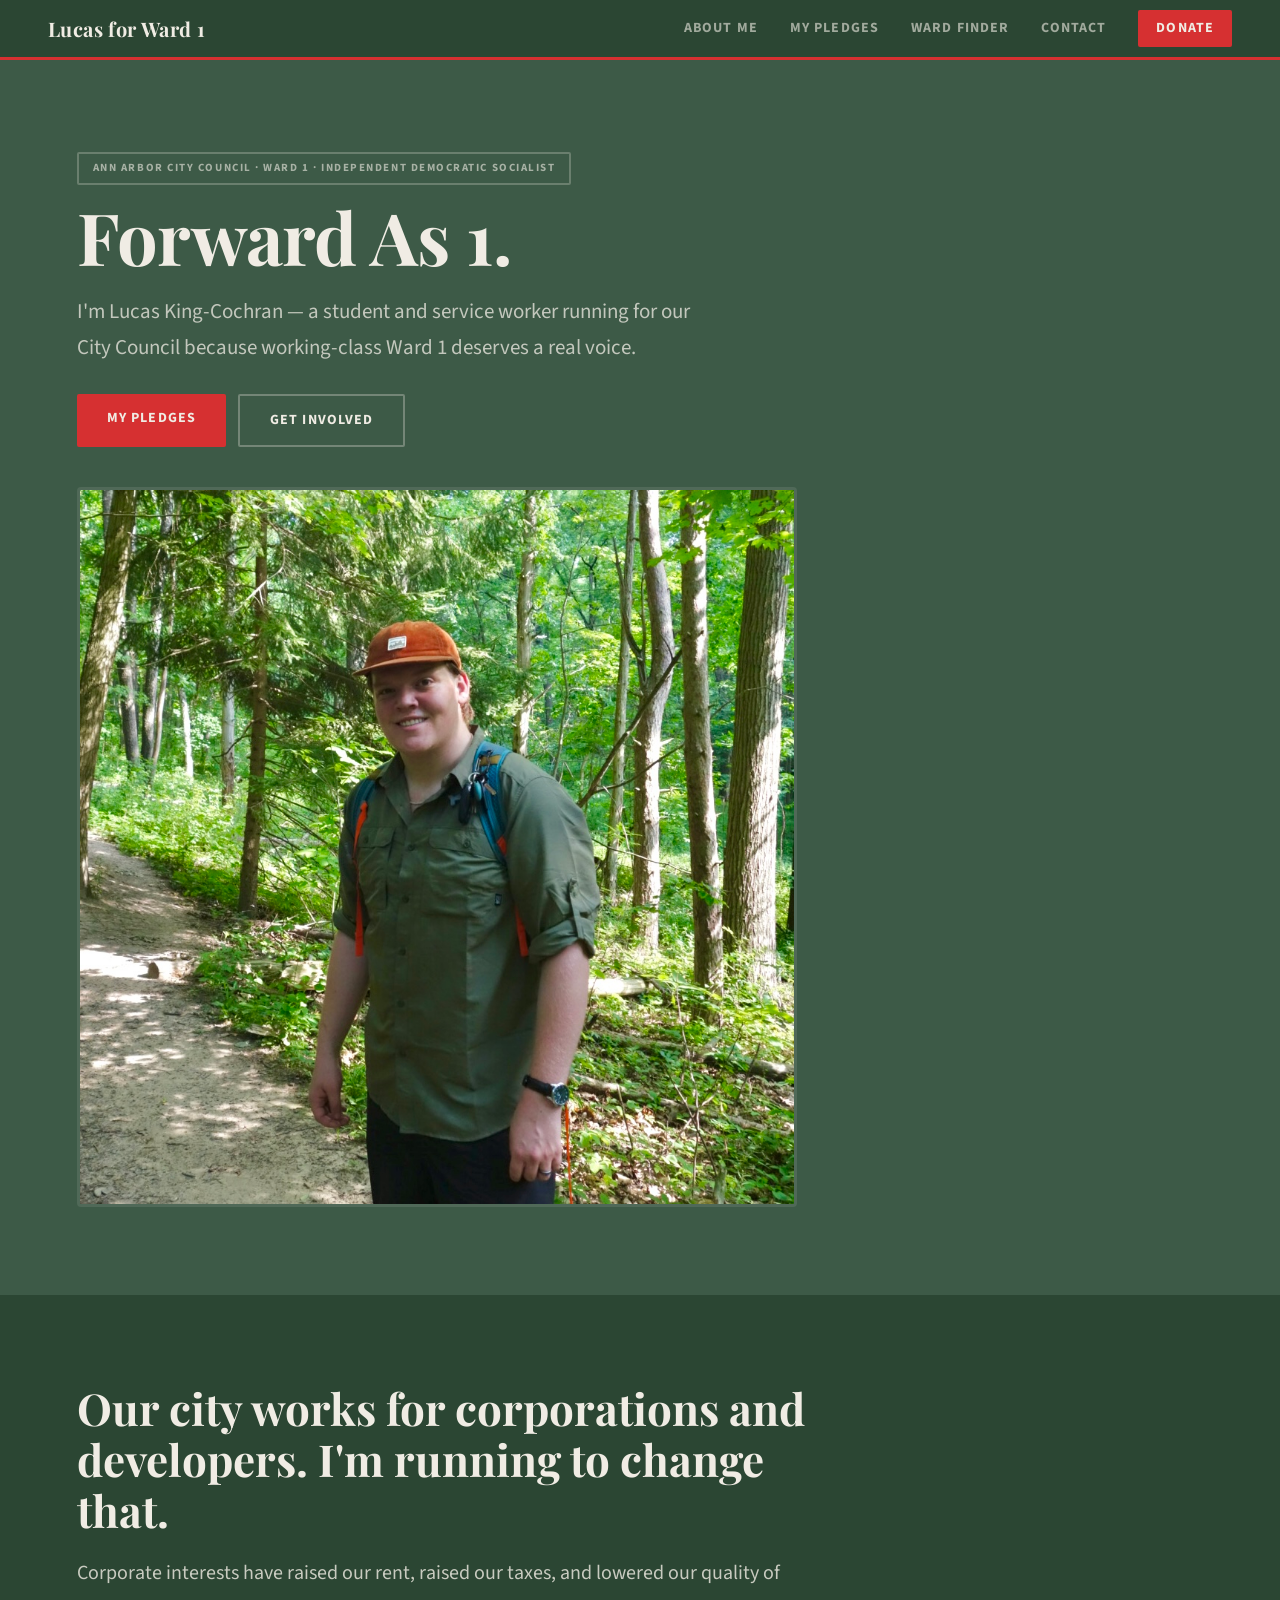
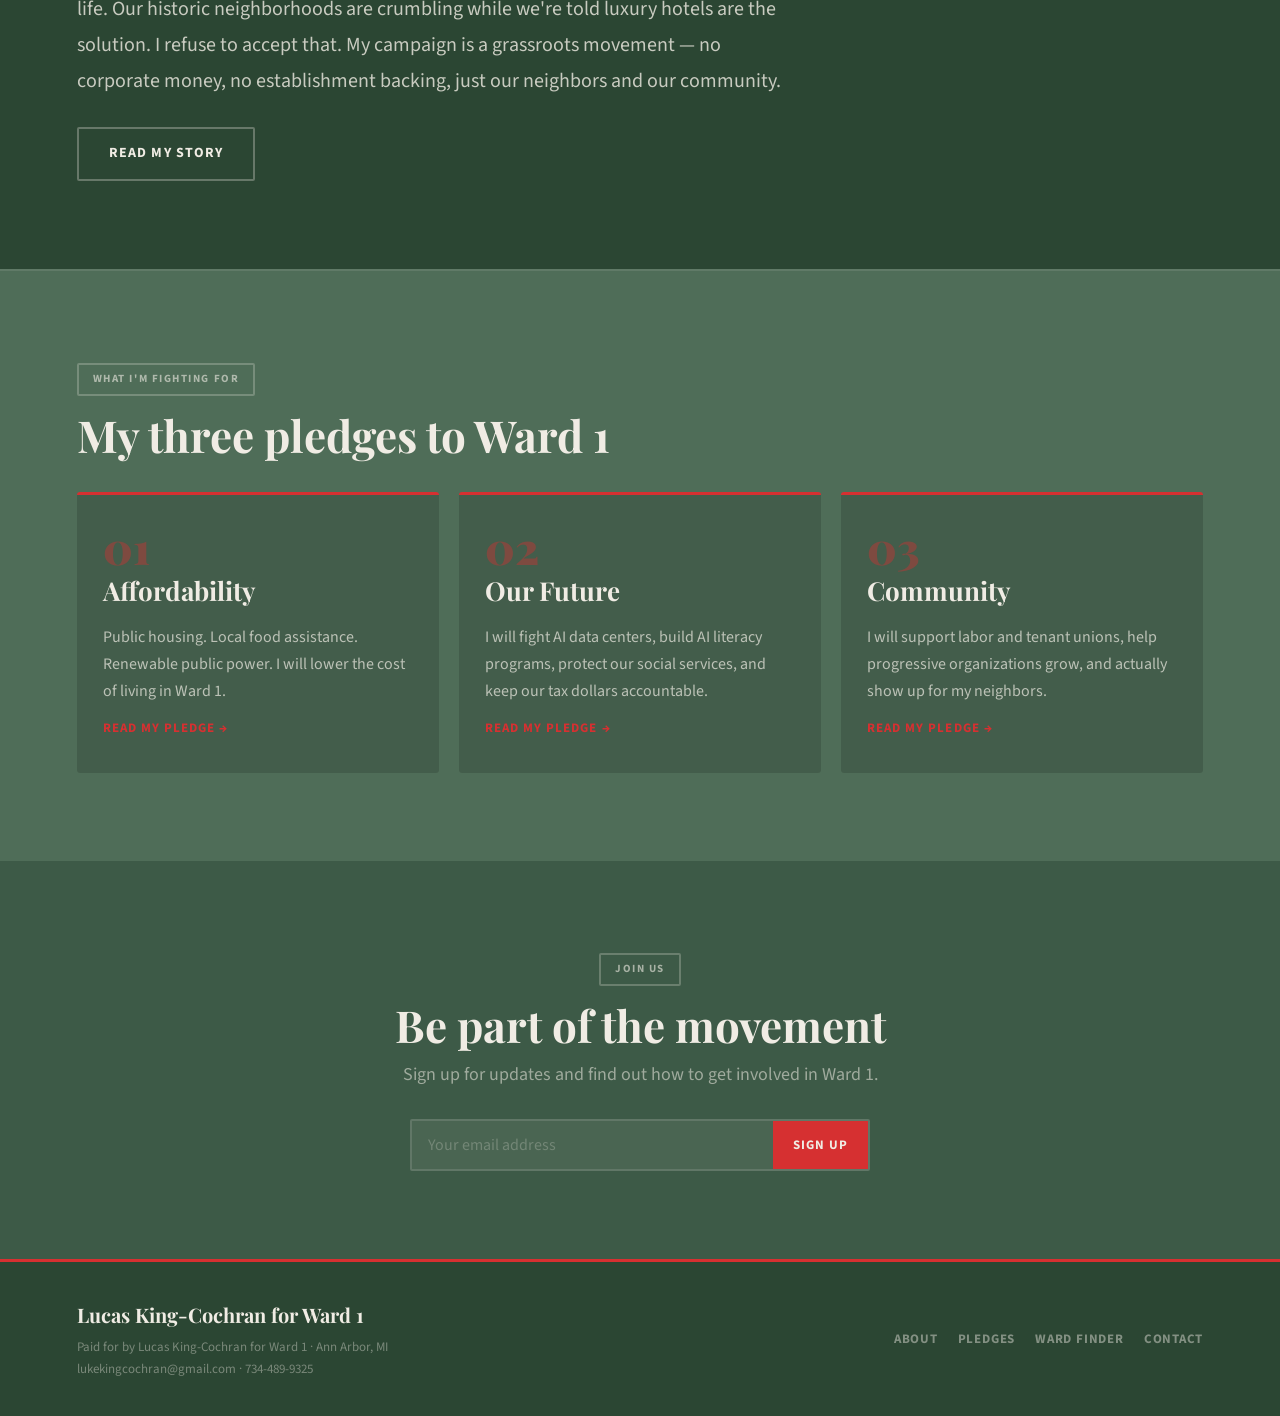
==== commit e5f23e35: "Add files via upload" ====
--- a/index.html
+++ b/index.html
@@ -25,22 +25,25 @@
 <div class="block block-sage">
   <div class="pill">Ann Arbor City Council · Ward 1 · Independent Democratic Socialist</div>
   <h1 class="big">Forward As 1.</h1>
-  <p class="lead" style="margin-top:20px">I'm Lucas King-Cochran — a student and service worker running for our City Council because <strong style="color:var(--stone-light)">working-class Ward 1 deserves a real voice.</strong></p>
+  <p class="lead" style="margin-top:20px">I'm Lucas King-Cochran — a student and service worker running for our City Council because working-class Ward 1 deserves a real voice.</p>
   <div class="btns">
     <a href="issues.html" class="btn btn-red">My Pledges</a>
-    <a href="contact.html" class="btn btn-outline-light">Get Involved</a>
+    <a href="contact.html" class="btn btn-outline">Get Involved</a>
+  </div>
+  <div class="hero-img-wrap">
+    <img src="birdhills.jpeg" alt="Lucas King-Cochran at Bird Hills Nature Area">
   </div>
 </div>
 
-<div class="block block-ink">
+<div class="block block-deep">
   <h2 class="med" style="max-width:780px;margin-bottom:20px">Our city works for corporations and developers. I'm running to change that.</h2>
-  <p style="font-size:clamp(17px,1.8vw,20px);line-height:1.8;max-width:720px;color:rgba(214,210,203,.6)">Corporate interests have raised our rent, raised our taxes, and lowered our quality of life. Our historic neighborhoods are crumbling while we're told luxury hotels are the solution. I refuse to accept that. My campaign is a grassroots movement — no corporate money, no establishment backing, just our neighbors and our community.</p>
+  <p class="body-text">Corporate interests have raised our rent, raised our taxes, and lowered our quality of life. Our historic neighborhoods are crumbling while we're told luxury hotels are the solution. I refuse to accept that. My campaign is a grassroots movement — no corporate money, no establishment backing, just our neighbors and our community.</p>
   <div class="btns">
-    <a href="about.html" class="btn btn-outline-light">Read my story</a>
+    <a href="about.html" class="btn btn-outline">Read my story</a>
   </div>
 </div>
 
-<div class="block block-sage-mid ruled">
+<div class="block block-mid ruled">
   <div class="pill">What I'm fighting for</div>
   <h2 class="med" style="margin-bottom:32px">My three pledges to Ward 1</h2>
   <div class="pledge-cards">
@@ -68,8 +71,8 @@
 <div class="block block-sage" style="text-align:center">
   <div class="pill">Join us</div>
   <h2 class="med" style="margin-bottom:10px">Be part of the movement</h2>
-  <p style="font-size:18px;margin-bottom:28px;color:rgba(214,210,203,.5)">Sign up for updates and find out how to get involved in Ward 1.</p>
-  <form class="signup-row" style="margin:0 auto" action="https://formspree.io/f/xpqonlbr" method="POST">
+  <p style="font-size:18px;margin-bottom:28px;color:rgba(240,236,228,.55)">Sign up for updates and find out how to get involved in Ward 1.</p>
+  <form class="signup-row" style="margin:0 auto" action="https://formspree.io/f/YOUR_FORM_ID" method="POST">
     <input type="email" name="email" placeholder="Your email address" required>
     <button type="submit">Sign Up</button>
   </form>
--- a/style.css
+++ b/style.css
@@ -3,148 +3,161 @@
 *,*::before,*::after{box-sizing:border-box;margin:0;padding:0}
 
 :root{
-  --ink:#141418;
-  --ink-light:#1e1e24;
+  --deep:#2b4633;
   --sage:#3d5a47;
-  --sage-mid:#4a6b55;
-  --sage-light:#587a63;
-  --stone:#d6d2cb;
-  --stone-light:#e0ddd7;
+  --mid:#4f6d58;
+  --light:#6a8a74;
+  --pale:#dce5de;
+  --cream:#f0ece4;
   --red:#d63031;
   --red-dark:#b52526;
-  --warm-gray:#6b6560;
+  --text-light:#f0ece4;
+  --text-dark:#1e3326;
   --BIG:clamp(40px,7vw,72px);
   --MED:clamp(28px,4.5vw,44px);
   --body:clamp(17px,2vw,20px);
 }
 
 html{scroll-behavior:smooth}
-body{font-family:'Source Sans 3',sans-serif;background:var(--sage);color:var(--stone-light);font-size:var(--body);line-height:1.7;overflow-x:hidden}
+body{font-family:'Source Sans 3',sans-serif;background:var(--sage);color:var(--text-light);font-size:var(--body);line-height:1.7;overflow-x:hidden}
 
 body{animation:fadeIn .4s ease}
 @keyframes fadeIn{from{opacity:0;transform:translateY(8px)}to{opacity:1;transform:translateY(0)}}
 
 /* ── NAV ── */
-nav{background:var(--ink);display:flex;align-items:center;justify-content:space-between;padding:0 clamp(20px,4vw,48px);height:60px;position:sticky;top:0;z-index:100;border-bottom:3px solid var(--red)}
-.nav-logo{color:var(--stone-light);font-family:'Playfair Display',serif;font-size:20px;font-weight:700;letter-spacing:.02em;text-decoration:none}
+nav{background:var(--deep);display:flex;align-items:center;justify-content:space-between;padding:0 clamp(20px,4vw,48px);height:60px;position:sticky;top:0;z-index:100;border-bottom:3px solid var(--red)}
+.nav-logo{color:var(--cream);font-family:'Playfair Display',serif;font-size:20px;font-weight:700;letter-spacing:.02em;text-decoration:none}
 .nav-links{display:flex;align-items:center;gap:clamp(16px,2.5vw,32px)}
-.nav-links a{color:rgba(214,210,203,.5);font-size:14px;font-weight:700;text-decoration:none;text-transform:uppercase;letter-spacing:.08em;transition:color .2s}
-.nav-links a:hover,.nav-links a.active{color:var(--stone-light)}
-.nav-donate{background:var(--red)!important;color:var(--stone-light)!important;padding:7px 18px;border-radius:2px;transition:background .2s!important}
+.nav-links a{color:rgba(240,236,228,.6);font-size:14px;font-weight:700;text-decoration:none;text-transform:uppercase;letter-spacing:.08em;transition:color .2s}
+.nav-links a:hover,.nav-links a.active{color:var(--cream)}
+.nav-donate{background:var(--red)!important;color:var(--cream)!important;padding:7px 18px;border-radius:2px;transition:background .2s!important}
 .nav-donate:hover{background:var(--red-dark)!important}
 .nav-toggle{display:none;background:none;border:none;cursor:pointer;padding:4px}
-.nav-toggle span{display:block;width:24px;height:2px;background:var(--stone-light);margin:5px 0;border-radius:1px;transition:.2s}
+.nav-toggle span{display:block;width:24px;height:2px;background:var(--cream);margin:5px 0;border-radius:1px}
 
 /* ── BLOCKS ── */
 .block{padding:clamp(52px,8vw,88px) clamp(24px,6vw,80px)}
-.block-ink{background:var(--ink);color:var(--stone-light)}
-.block-red{background:var(--red);color:var(--stone-light)}
-.block-sage{background:var(--sage);color:var(--stone-light)}
-.block-sage-mid{background:var(--sage-mid);color:var(--stone-light)}
-.block-sage-light{background:var(--sage-light);color:var(--stone-light)}
+.block-deep{background:var(--deep)}
+.block-sage{background:var(--sage)}
+.block-mid{background:var(--mid)}
+.block-light{background:var(--light)}
+.block-pale{background:var(--pale);color:var(--text-dark)}
+.block-red{background:var(--red)}
 
-.ruled{border-top:2px solid rgba(214,210,203,.12)}
-.ruled-bottom{border-bottom:2px solid rgba(214,210,203,.12)}
+.ruled{border-top:2px solid rgba(240,236,228,.1)}
 
 /* ── TYPOGRAPHY ── */
-.big{font-family:'Playfair Display',serif;font-size:var(--BIG);line-height:1.05;letter-spacing:-.01em;font-weight:700;color:var(--stone-light)}
-.med{font-family:'Playfair Display',serif;font-size:var(--MED);line-height:1.15;font-weight:700;color:var(--stone-light)}
-.lead{font-size:clamp(17px,2.2vw,21px);line-height:1.7;max-width:640px;font-weight:400;color:rgba(214,210,203,.6)}
-.body-text{font-size:clamp(17px,1.8vw,20px);line-height:1.8;max-width:720px;color:rgba(214,210,203,.75)}
+.big{font-family:'Playfair Display',serif;font-size:var(--BIG);line-height:1.05;letter-spacing:-.01em;font-weight:700;color:var(--cream)}
+.med{font-family:'Playfair Display',serif;font-size:var(--MED);line-height:1.15;font-weight:700;color:var(--cream)}
+.lead{font-size:clamp(17px,2.2vw,21px);line-height:1.7;max-width:640px;font-weight:400;color:rgba(240,236,228,.75)}
+.body-text{font-size:clamp(17px,1.8vw,20px);line-height:1.8;max-width:720px;color:rgba(240,236,228,.8)}
 .body-text+.body-text{margin-top:16px}
-.body-text a{color:var(--red);font-weight:700}
+.body-text a{color:var(--cream);font-weight:700;text-decoration:underline;text-decoration-color:var(--red);text-underline-offset:3px}
+
+/* pale block overrides */
+.block-pale .big,.block-pale .med{color:var(--text-dark)}
+.block-pale .lead{color:rgba(30,51,38,.6)}
+.block-pale .body-text{color:rgba(30,51,38,.75)}
+.block-pale .body-text a{color:var(--red)}
 
 /* ── PILL ── */
-.pill{display:inline-block;font-size:11px;font-weight:700;letter-spacing:.14em;text-transform:uppercase;padding:5px 14px;border-radius:2px;margin-bottom:14px;border:2px solid rgba(214,210,203,.3);color:rgba(214,210,203,.6)}
+.pill{display:inline-block;font-size:11px;font-weight:700;letter-spacing:.14em;text-transform:uppercase;padding:5px 14px;border-radius:2px;margin-bottom:14px;border:2px solid rgba(240,236,228,.25);color:rgba(240,236,228,.6)}
 .pill.red{color:var(--red);border-color:var(--red)}
+.block-pale .pill{border-color:rgba(30,51,38,.2);color:rgba(30,51,38,.5)}
 
 /* ── BUTTONS ── */
 .btn{display:inline-block;font-size:14px;font-weight:700;padding:13px 30px;border-radius:2px;text-decoration:none;text-transform:uppercase;letter-spacing:.08em;transition:.2s;border:none;font-family:'Source Sans 3',sans-serif;cursor:pointer}
-.btn-red{background:var(--red);color:var(--stone-light)}
+.btn-red{background:var(--red);color:var(--cream)}
 .btn-red:hover{background:var(--red-dark)}
-.btn-ink{background:var(--ink);color:var(--stone-light)}
-.btn-ink:hover{background:#2a2a30}
-.btn-outline-light{background:transparent;border:2px solid rgba(214,210,203,.35);color:var(--stone-light)}
-.btn-outline-light:hover{background:rgba(214,210,203,.1)}
+.btn-deep{background:var(--deep);color:var(--cream)}
+.btn-deep:hover{background:#1e3326}
+.btn-outline{background:transparent;border:2px solid rgba(240,236,228,.3);color:var(--cream)}
+.btn-outline:hover{background:rgba(240,236,228,.08)}
+.block-pale .btn-outline{border-color:rgba(30,51,38,.25);color:var(--text-dark)}
+.block-pale .btn-outline:hover{background:rgba(30,51,38,.06)}
 .btns{display:flex;gap:12px;flex-wrap:wrap;margin-top:28px}
 
 /* ── ISSUE BLOCKS ── */
-.issue-num{font-family:'Playfair Display',serif;font-size:64px;line-height:1;color:rgba(214,210,203,.06);font-weight:900;margin-bottom:-8px}
-.issue-title{font-family:'Playfair Display',serif;font-size:clamp(32px,5vw,52px);line-height:1.05;margin-bottom:18px;font-weight:700}
+.issue-num{font-family:'Playfair Display',serif;font-size:64px;line-height:1;color:rgba(240,236,228,.06);font-weight:900;margin-bottom:-8px}
+.issue-title{font-family:'Playfair Display',serif;font-size:clamp(32px,5vw,52px);line-height:1.05;margin-bottom:18px;font-weight:700;color:var(--cream)}
 .issue-sub{display:flex;flex-direction:column;gap:18px}
-.pledge{border-left:3px solid var(--red);padding:16px 24px;background:rgba(214,210,203,.07);border-radius:0 3px 3px 0}
+.pledge{border-left:3px solid var(--red);padding:16px 24px;background:rgba(240,236,228,.06);border-radius:0 3px 3px 0}
 .pledge strong{display:block;font-size:13px;font-weight:700;letter-spacing:.1em;text-transform:uppercase;color:var(--red);margin-bottom:6px}
-.pledge p{font-size:clamp(16px,1.8vw,19px);line-height:1.7;color:rgba(214,210,203,.8)}
-.pledge.alt{border-left-color:var(--stone);background:rgba(214,210,203,.05)}
-.pledge.alt strong{color:var(--stone)}
+.pledge p{font-size:clamp(16px,1.8vw,19px);line-height:1.7;color:rgba(240,236,228,.8)}
+
+.block-pale .issue-num{color:rgba(30,51,38,.05)}
+.block-pale .issue-title{color:var(--text-dark)}
+.block-pale .pledge{background:rgba(30,51,38,.04)}
+.block-pale .pledge p{color:rgba(30,51,38,.75)}
 
 /* ── CONTACT ── */
 .contact-grid{display:grid;grid-template-columns:1fr 1fr;gap:clamp(32px,6vw,72px);align-items:start}
 .form-group{display:flex;flex-direction:column;gap:6px;margin-bottom:16px}
-.form-group label{font-size:12px;font-weight:700;color:rgba(214,210,203,.5);text-transform:uppercase;letter-spacing:.1em}
-.form-group input,.form-group textarea{padding:12px 16px;border:2px solid rgba(214,210,203,.15);border-radius:2px;font-size:16px;font-family:'Source Sans 3',sans-serif;color:var(--stone-light);background:rgba(214,210,203,.08);outline:none;transition:border-color .2s}
-.form-group input::placeholder,.form-group textarea::placeholder{color:rgba(214,210,203,.3)}
+.form-group label{font-size:12px;font-weight:700;color:rgba(240,236,228,.5);text-transform:uppercase;letter-spacing:.1em}
+.form-group input,.form-group textarea{padding:12px 16px;border:2px solid rgba(240,236,228,.15);border-radius:2px;font-size:16px;font-family:'Source Sans 3',sans-serif;color:var(--cream);background:rgba(240,236,228,.07);outline:none;transition:border-color .2s}
+.form-group input::placeholder,.form-group textarea::placeholder{color:rgba(240,236,228,.25)}
 .form-group input:focus,.form-group textarea:focus{border-color:var(--red)}
 .form-group textarea{resize:vertical;min-height:140px}
 .form-row{display:grid;grid-template-columns:1fr 1fr;gap:16px}
-.form-check{display:flex;align-items:center;gap:10px;font-size:15px;color:rgba(214,210,203,.6)}
+.form-check{display:flex;align-items:center;gap:10px;font-size:15px;color:rgba(240,236,228,.6)}
 .form-check input{width:18px;height:18px;accent-color:var(--red)}
 .contact-info{display:flex;flex-direction:column;gap:20px}
-.contact-card{background:var(--ink);color:var(--stone-light);padding:28px 32px;border-radius:3px}
-.contact-card h3{font-family:'Playfair Display',serif;font-size:24px;color:var(--stone-light);margin-bottom:6px;font-weight:700}
-.contact-card a{font-size:18px;font-weight:600;color:var(--stone-light);text-decoration:none;display:block;opacity:.85}
+.contact-card{background:rgba(0,0,0,.15);color:var(--cream);padding:28px 32px;border-radius:3px}
+.contact-card h3{font-family:'Playfair Display',serif;font-size:24px;color:var(--cream);margin-bottom:6px;font-weight:700}
+.contact-card a{font-size:18px;font-weight:600;color:var(--cream);text-decoration:none;display:block;opacity:.85}
 .contact-card a:hover{opacity:1}
-.contact-card p{font-size:15px;color:rgba(214,210,203,.4);margin-top:8px;line-height:1.6}
+.contact-card p{font-size:15px;color:rgba(240,236,228,.5);margin-top:8px;line-height:1.6}
 .contact-card.red-card{background:var(--red)}
-.contact-card.dark-sage{background:rgba(0,0,0,.25)}
 
 /* ── WARD FINDER ── */
-.map-wrap{border:3px solid rgba(214,210,203,.15);border-radius:4px;overflow:hidden;margin-top:36px}
+.map-wrap{border:3px solid rgba(240,236,228,.12);border-radius:4px;overflow:hidden;margin-top:36px}
 .map-wrap iframe{display:block;width:100%;height:680px;border:none}
 
-/* ── PHOTO BOX ── */
-.photo-box{background:rgba(0,0,0,.2);border:2px dashed rgba(214,210,203,.15);border-radius:4px;padding:52px 32px;display:flex;flex-direction:column;align-items:center;gap:12px;text-align:center;margin-bottom:36px}
-.photo-box svg{width:52px;height:52px;fill:rgba(214,210,203,.18)}
-.photo-box p{font-size:12px;color:rgba(214,210,203,.25);text-transform:uppercase;letter-spacing:.12em}
+/* ── CANDIDATE PHOTO ── */
+.candidate-photo{width:100%;max-width:400px;border-radius:4px;display:block;margin-bottom:40px;border:3px solid rgba(240,236,228,.1)}
+
+/* ── HERO IMAGE ── */
+.hero-img-wrap{margin-top:40px;border-radius:4px;overflow:hidden;max-width:720px;border:3px solid rgba(240,236,228,.1)}
+.hero-img-wrap img{display:block;width:100%;height:auto}
 
 /* ── SIGNUP ── */
-.signup-row{display:flex;max-width:460px;border:2px solid rgba(214,210,203,.2);border-radius:2px;overflow:hidden}
-.signup-row input{flex:1;padding:13px 16px;font-size:16px;font-family:'Source Sans 3',sans-serif;border:none;outline:none;background:rgba(214,210,203,.08);color:var(--stone-light)}
-.signup-row input::placeholder{color:rgba(214,210,203,.3)}
-.signup-row button{background:var(--red);color:var(--stone-light);font-size:13px;font-weight:700;padding:13px 20px;border:none;font-family:'Source Sans 3',sans-serif;text-transform:uppercase;letter-spacing:.08em;cursor:pointer;white-space:nowrap;transition:background .2s}
+.signup-row{display:flex;max-width:460px;border:2px solid rgba(240,236,228,.2);border-radius:2px;overflow:hidden}
+.signup-row input{flex:1;padding:13px 16px;font-size:16px;font-family:'Source Sans 3',sans-serif;border:none;outline:none;background:rgba(240,236,228,.07);color:var(--cream)}
+.signup-row input::placeholder{color:rgba(240,236,228,.25)}
+.signup-row button{background:var(--red);color:var(--cream);font-size:13px;font-weight:700;padding:13px 20px;border:none;font-family:'Source Sans 3',sans-serif;text-transform:uppercase;letter-spacing:.08em;cursor:pointer;white-space:nowrap;transition:background .2s}
 .signup-row button:hover{background:var(--red-dark)}
 
 /* ── COMMITMENT GRID ── */
 .commit-grid{display:grid;grid-template-columns:repeat(auto-fit,minmax(250px,1fr));gap:12px}
-.commit-item{padding:18px 22px;border-left:3px solid var(--red);background:rgba(214,210,203,.07);border-radius:0 3px 3px 0}
-.commit-item p{font-size:16px;color:var(--stone-light);font-weight:600;line-height:1.5}
+.commit-item{padding:18px 22px;border-left:3px solid var(--red);background:rgba(240,236,228,.06);border-radius:0 3px 3px 0}
+.commit-item p{font-size:16px;color:var(--cream);font-weight:600;line-height:1.5}
 
-/* ── PLEDGE CARDS (home) ── */
+/* ── PLEDGE CARDS ── */
 .pledge-cards{display:grid;grid-template-columns:repeat(auto-fit,minmax(260px,1fr));gap:20px}
-.pledge-card{background:rgba(0,0,0,.2);border-radius:3px;padding:30px 26px;border-top:3px solid var(--red)}
-.pledge-card .num{font-family:'Playfair Display',serif;font-size:44px;color:var(--red);line-height:1;font-weight:900;opacity:.35}
-.pledge-card .card-title{font-family:'Playfair Display',serif;font-size:26px;color:var(--stone-light);margin-bottom:10px;font-weight:700}
-.pledge-card p{font-size:16px;line-height:1.7;color:rgba(214,210,203,.7)}
+.pledge-card{background:rgba(0,0,0,.15);border-radius:3px;padding:30px 26px;border-top:3px solid var(--red)}
+.pledge-card .num{font-family:'Playfair Display',serif;font-size:44px;color:var(--red);line-height:1;font-weight:900;opacity:.4}
+.pledge-card .card-title{font-family:'Playfair Display',serif;font-size:26px;color:var(--cream);margin-bottom:10px;font-weight:700}
+.pledge-card p{font-size:16px;line-height:1.7;color:rgba(240,236,228,.7)}
 .pledge-card a{display:inline-block;margin-top:12px;font-size:13px;font-weight:700;color:var(--red);text-transform:uppercase;letter-spacing:.08em;text-decoration:none;transition:opacity .2s}
 .pledge-card a:hover{opacity:.7}
 
 /* ── FORM STATUS ── */
 .form-status{padding:16px 20px;border-radius:3px;font-size:16px;font-weight:600;margin-top:16px;display:none}
-.form-status.success{display:block;background:rgba(214,210,203,.12);color:var(--stone-light)}
-.form-status.error{display:block;background:rgba(214,48,49,.15);color:var(--red)}
+.form-status.success{display:block;background:rgba(240,236,228,.1);color:var(--cream)}
+.form-status.error{display:block;background:rgba(214,48,49,.2);color:var(--cream)}
 
 /* ── FOOTER ── */
-footer{background:var(--ink);border-top:3px solid var(--red);padding:36px clamp(24px,6vw,80px);display:flex;align-items:center;justify-content:space-between;gap:24px;flex-wrap:wrap}
-footer strong{display:block;color:var(--stone-light);font-family:'Playfair Display',serif;font-size:20px;margin-bottom:4px}
-footer p,footer a{color:rgba(214,210,203,.35);font-size:13px;text-decoration:none;line-height:1.7}
+footer{background:var(--deep);border-top:3px solid var(--red);padding:36px clamp(24px,6vw,80px);display:flex;align-items:center;justify-content:space-between;gap:24px;flex-wrap:wrap}
+footer strong{display:block;color:var(--cream);font-family:'Playfair Display',serif;font-size:20px;margin-bottom:4px}
+footer p,footer a{color:rgba(240,236,228,.4);font-size:13px;text-decoration:none;line-height:1.7}
 .foot-links{display:flex;gap:20px;flex-wrap:wrap}
-.foot-links a{color:rgba(214,210,203,.4);font-size:13px;font-weight:700;text-decoration:none;text-transform:uppercase;letter-spacing:.06em;transition:color .2s}
-.foot-links a:hover{color:var(--stone-light)}
+.foot-links a{color:rgba(240,236,228,.45);font-size:13px;font-weight:700;text-decoration:none;text-transform:uppercase;letter-spacing:.06em;transition:color .2s}
+.foot-links a:hover{color:var(--cream)}
 
 /* ── RESPONSIVE ── */
 @media(max-width:840px){
   nav{padding:0 20px}
-  .nav-links{display:none;flex-direction:column;position:absolute;top:60px;left:0;right:0;background:var(--ink);padding:20px;gap:14px;border-bottom:3px solid var(--red);z-index:99}
+  .nav-links{display:none;flex-direction:column;position:absolute;top:60px;left:0;right:0;background:var(--deep);padding:20px;gap:14px;border-bottom:3px solid var(--red);z-index:99}
   .nav-links.open{display:flex}
   .nav-toggle{display:block}
   .contact-grid,.form-row{grid-template-columns:1fr}
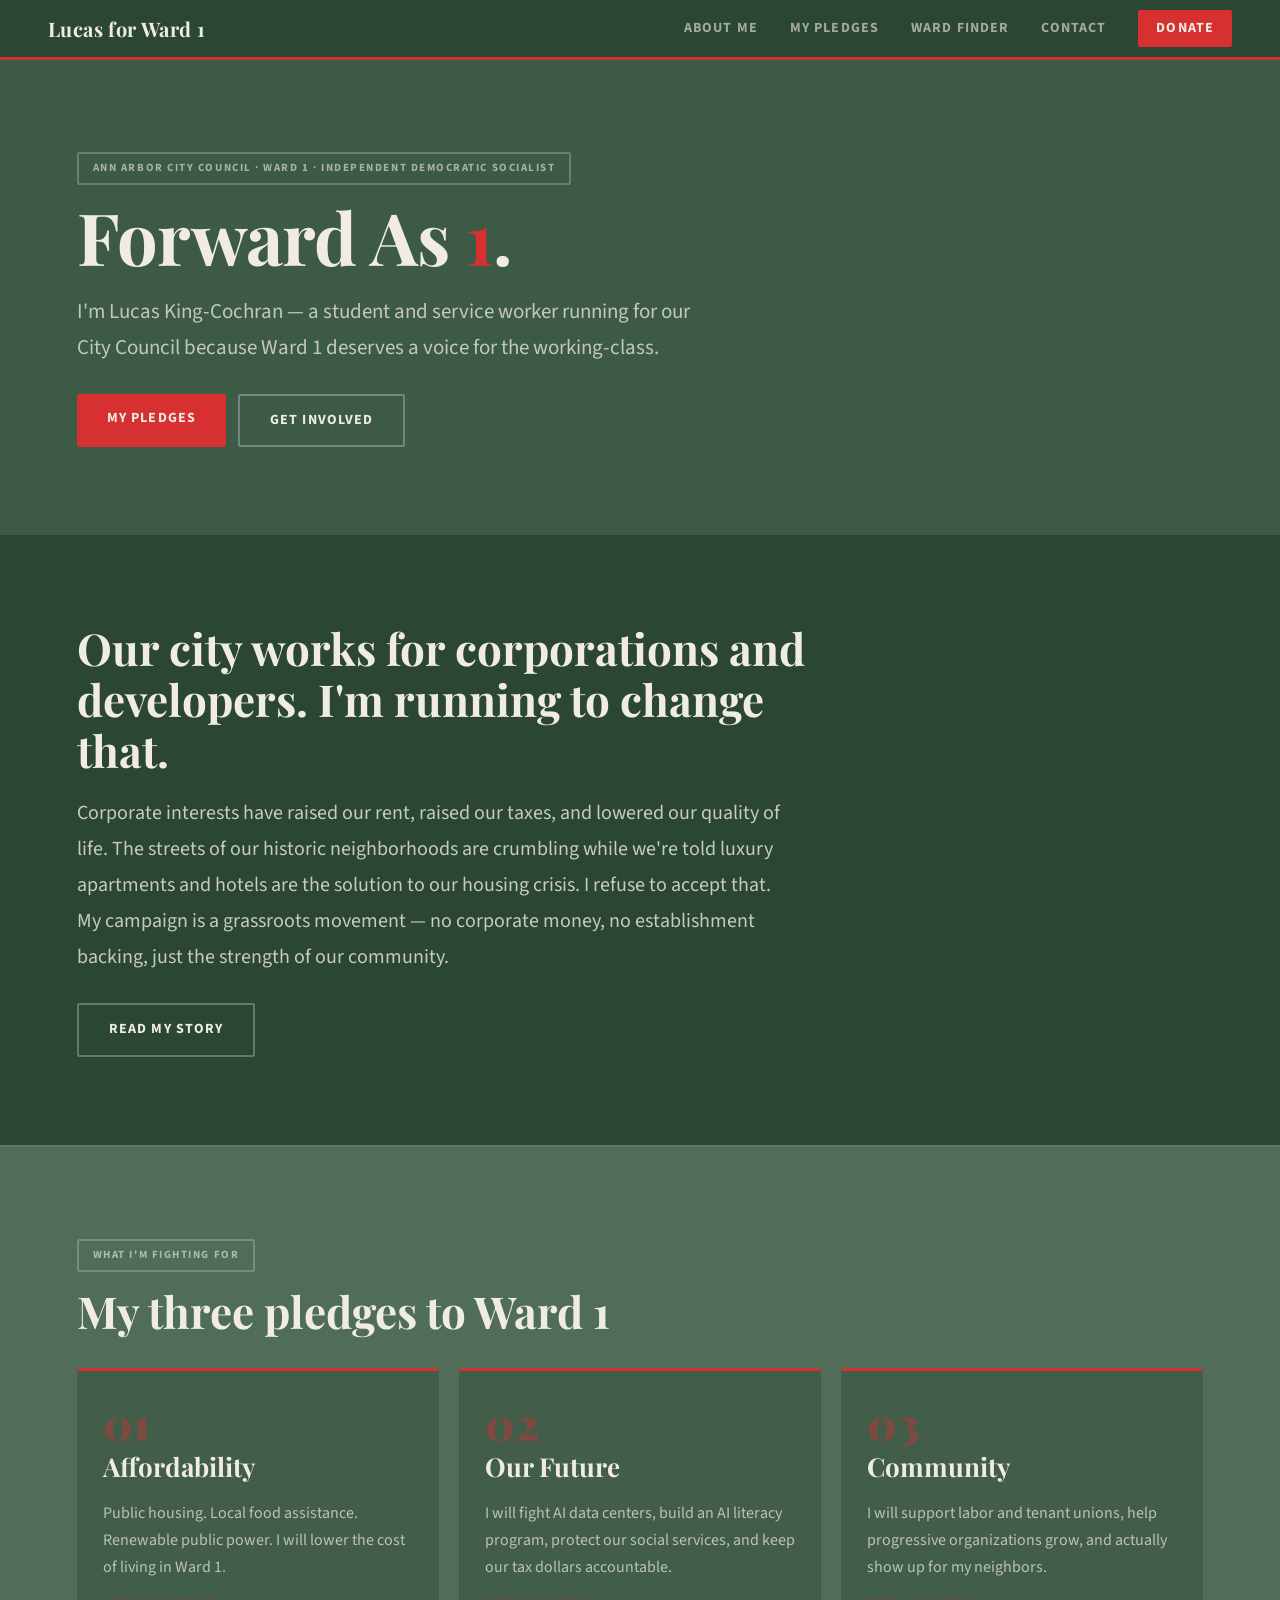
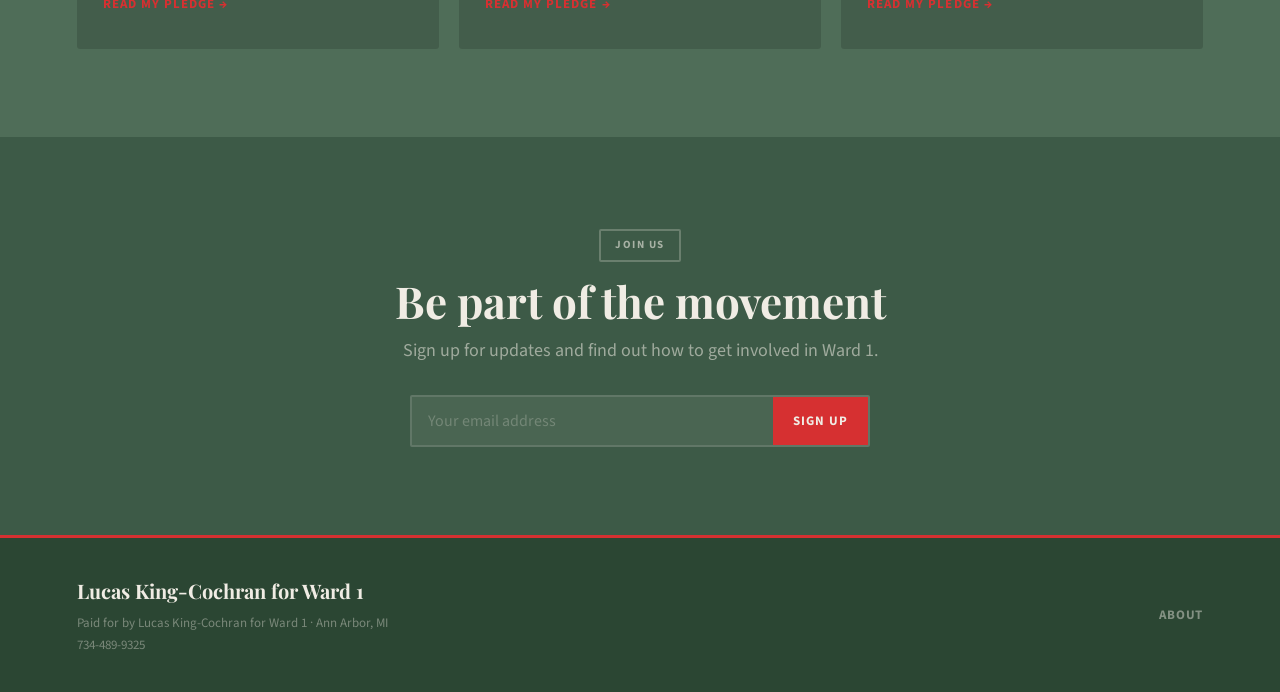
==== commit 8bdba46a: "Add files via upload" ====
--- a/index.html
+++ b/index.html
@@ -24,20 +24,17 @@
 
 <div class="block block-sage">
   <div class="pill">Ann Arbor City Council · Ward 1 · Independent Democratic Socialist</div>
-  <h1 class="big">Forward As 1.</h1>
-  <p class="lead" style="margin-top:20px">I'm Lucas King-Cochran — a student and service worker running for our City Council because working-class Ward 1 deserves a real voice.</p>
+  <h1 class="big">Forward As <span style="color:var(--red)">1</span>.</h1>
+  <p class="lead" style="margin-top:20px">I'm Lucas King-Cochran — a student and service worker running for our City Council because Ward 1 deserves a voice for the working-class.</p>
   <div class="btns">
     <a href="issues.html" class="btn btn-red">My Pledges</a>
     <a href="contact.html" class="btn btn-outline">Get Involved</a>
-  </div>
-  <div class="hero-img-wrap">
-    <img src="birdhills.jpeg" alt="Lucas King-Cochran at Bird Hills Nature Area">
   </div>
 </div>
 
 <div class="block block-deep">
   <h2 class="med" style="max-width:780px;margin-bottom:20px">Our city works for corporations and developers. I'm running to change that.</h2>
-  <p class="body-text">Corporate interests have raised our rent, raised our taxes, and lowered our quality of life. Our historic neighborhoods are crumbling while we're told luxury hotels are the solution. I refuse to accept that. My campaign is a grassroots movement — no corporate money, no establishment backing, just our neighbors and our community.</p>
+  <p class="body-text">Corporate interests have raised our rent, raised our taxes, and lowered our quality of life. The streets of our historic neighborhoods are crumbling while we're told luxury apartments and hotels are the solution to our housing crisis. I refuse to accept that. My campaign is a grassroots movement — no corporate money, no establishment backing, just the strength of our community.</p>
   <div class="btns">
     <a href="about.html" class="btn btn-outline">Read my story</a>
   </div>
@@ -56,7 +53,7 @@
     <div class="pledge-card">
       <div class="num">02</div>
       <div class="card-title">Our Future</div>
-      <p>I will fight AI data centers, build AI literacy programs, protect our social services, and keep our tax dollars accountable.</p>
+      <p>I will fight AI data centers, build an AI literacy program, protect our social services, and keep our tax dollars accountable.</p>
       <a href="issues.html#future">Read my pledge →</a>
     </div>
     <div class="pledge-card">
@@ -72,7 +69,7 @@
   <div class="pill">Join us</div>
   <h2 class="med" style="margin-bottom:10px">Be part of the movement</h2>
   <p style="font-size:18px;margin-bottom:28px;color:rgba(240,236,228,.55)">Sign up for updates and find out how to get involved in Ward 1.</p>
-  <form class="signup-row" style="margin:0 auto" action="https://formspree.io/f/YOUR_FORM_ID" method="POST">
+  <form class="signup-row" style="margin:0 auto" action="https://formspree.io/f/xpqonlbr" method="POST">
     <input type="email" name="email" placeholder="Your email address" required>
     <button type="submit">Sign Up</button>
   </form>
@@ -82,15 +79,8 @@
   <div>
     <strong>Lucas King-Cochran for Ward 1</strong>
     <p>Paid for by Lucas King-Cochran for Ward 1 · Ann Arbor, MI<br>
-    <a href="mailto:lukekingcochran@gmail.com">lukekingcochran@gmail.com</a> · <a href="tel:7344899325">734-489-9325</a></p>
+    <a href="tel:7344899325">734-489-9325</a></p>
   </div>
   <div class="foot-links">
     <a href="about.html">About</a>
-    <a href="issues.html">Pledges</a>
-    <a href="ward-finder.html">Ward Finder</a>
-    <a href="contact.html">Contact</a>
-  </div>
-</footer>
-
-</body>
-</html>
+    <a href="
